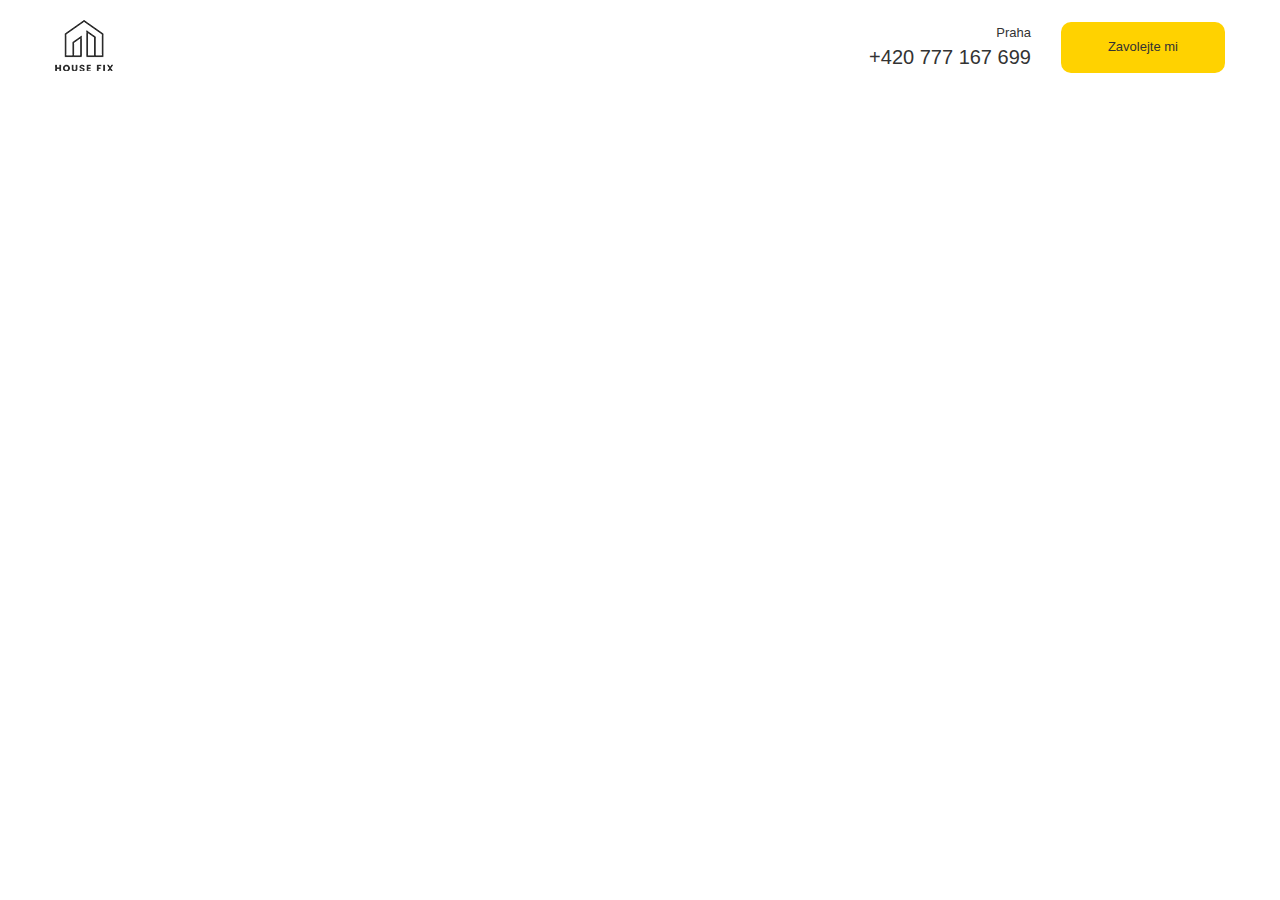
==== src/index.html @ e121ddf9 "Vytvoření struktury projektu, napojení normalize.css, kódování webu a responzivita" ====
<!DOCTYPE html>
<html lang="cz">
<head>
    <meta charset="UTF-8">
    <meta http-equiv="X-UA-Compatible" content="IE=edge">
    <meta name="viewport" content="width=device-width, initial-scale=1.0">
    <link rel="stylesheet" href="css/normalize.css">
    <link rel="stylesheet" href="css/style.css">
    <title>HouseFix</title>
</head>
<body>

    <header class="header">
        <div class="container">
            <div class="header-block">
                <div class="header__logo">
                    <img src="img/logo.png" alt="Logo">
                </div>
                <div class="header__info">
                    <div class="header__contacts">
                        <span class="header__address">Praha</span>
                        <a href="tel:+420777167699" class="header__phone">+420 777 167 699</a>
                    </div>
                    <button class="button header__button">Zavolejte mi</button>
                </div>
            </div>
        </div>
    </header>

</body>
</html>
---- src/css/style.css ----
body {
  font-family: sans-serif;
}

img {
  width: 100%;
}

.container {
  max-width: 1170px;
  width: 96%;
  margin: auto;
}

.button {
  background-color: #ffd200;
  color: #333333;
  border: none;
}

.header {
  padding: 20px 0;
}
.header-block {
  display: flex;
  justify-content: space-between;
  align-items: center;
}
.header__info {
  display: flex;
  text-align: right;
}
.header__contacts {
  display: flex;
  flex-direction: column;
  justify-content: center;
}
@media (max-width: 640px) {
  .header__contacts {
    display: none;
  }
}
.header__address {
  color: #333333;
  font-size: 13px;
  font-weight: 400;
}
.header__phone {
  color: #333333;
  font-size: 20px;
  font-weight: 400;
  text-decoration: none;
  display: block;
  margin-top: 5px;
}
.header__button {
  padding: 18px 47px;
  border-radius: 10px;
  margin-left: 30px;
  font-size: 13px;
}/*# sourceMappingURL=style.css.map */
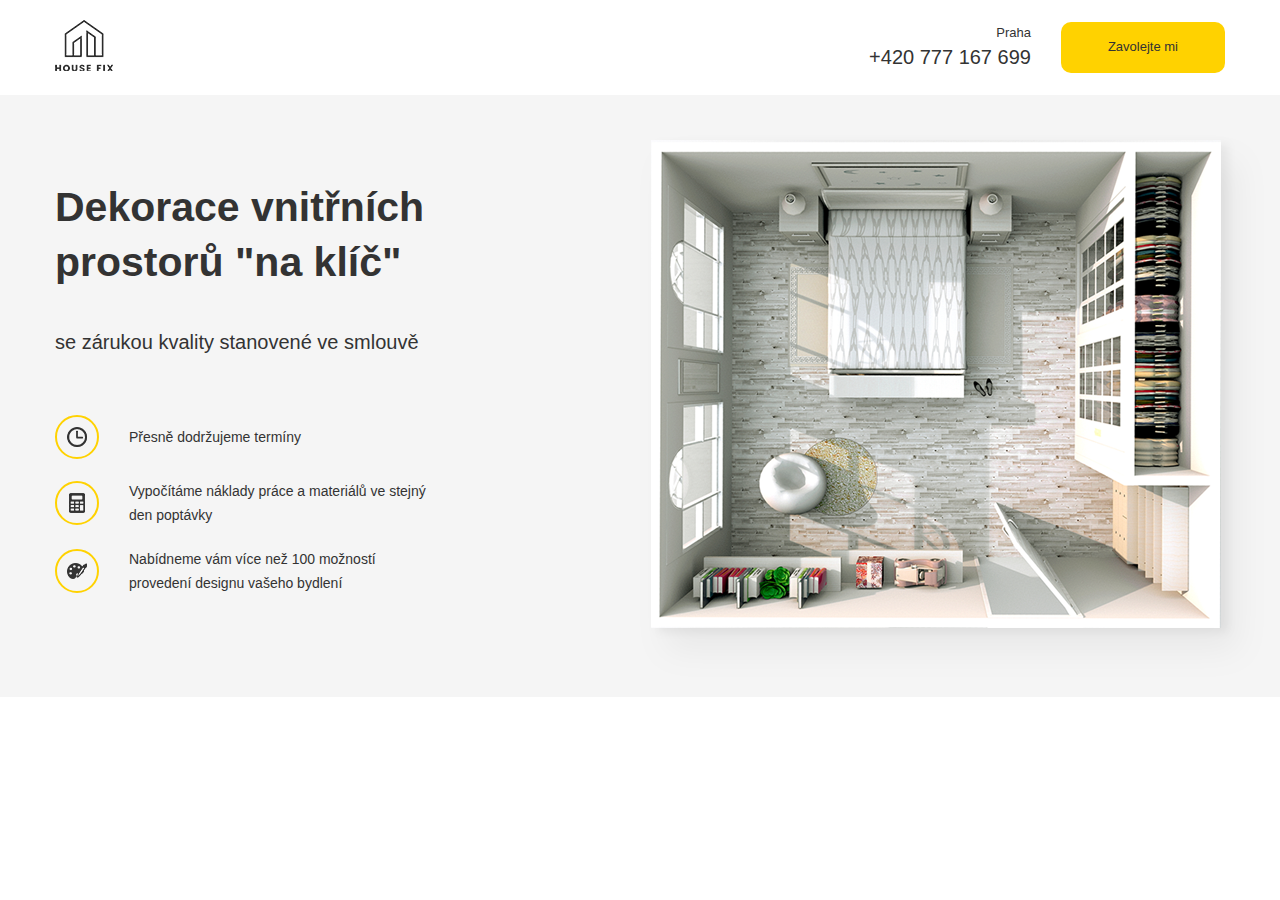
==== commit cec674a2: "Hlavní stránka, front page, responzivita" ====
--- a/src/index.html
+++ b/src/index.html
@@ -1,5 +1,6 @@
 <!DOCTYPE html>
 <html lang="cz">
+
 <head>
     <meta charset="UTF-8">
     <meta http-equiv="X-UA-Compatible" content="IE=edge">
@@ -8,6 +9,7 @@
     <link rel="stylesheet" href="css/style.css">
     <title>HouseFix</title>
 </head>
+
 <body>
 
     <header class="header">
@@ -27,5 +29,44 @@
         </div>
     </header>
 
+    <main>
+        <section class="main">
+            <div class="container">
+                <div class="main-block">
+                    <div class="main-text">
+                        <h1 class="main-text__title">Dekorace vnitřních prostorů "na klíč"</h1>
+                        <span class="main-text__subtitle">se zárukou kvality stanovené ve smlouvě</span>
+                        <ul class="main-list">
+                            <li class="main-list__item">
+                                <div class="main-list__image">
+                                    <img src="img/clock.png" alt="Hodiny">
+                                </div>
+                                <span class="main-list__text">Přesně dodržujeme termíny</span>
+                            </li>
+                            <li class="main-list__item">
+                                <div class="main-list__image">
+                                    <img src="img/calculator.png" alt="Kalkulátor">
+                                </div>
+                                <span class="main-list__text">Vypočítáme náklady práce
+                                    a materiálů ve stejný den poptávky</span>
+                            </li>
+                            <li class="main-list__item">
+                                <div class="main-list__image">
+                                    <img src="img/paint.png" alt="Paleta">
+                                </div>
+                                <span class="main-list__text">Nabídneme vám více než 100 možností
+                                    provedení designu vašeho bydlení</span>
+                            </li>
+                        </ul>
+                    </div>
+                    <div class="main-image">
+                        <img src="img/main-image.png" alt="Návrh bytového designu">
+                    </div>
+                </div>
+            </div>
+        </section>
+    </main>
+
 </body>
+
 </html>--- a/src/css/style.css
+++ b/src/css/style.css
@@ -3,13 +3,18 @@
 }
 
 img {
-  width: 100%;
+  max-width: 100%;
 }
 
 .container {
   max-width: 1170px;
   width: 96%;
   margin: auto;
+}
+@media (max-width: 640px) {
+  .container {
+    width: 90%;
+  }
 }
 
 .button {
@@ -58,4 +63,103 @@
   border-radius: 10px;
   margin-left: 30px;
   font-size: 13px;
+}
+
+.main {
+  background-color: #f5f5f5;
+}
+.main-block {
+  display: flex;
+  padding: 40px 0 15px 0;
+}
+@media (max-width: 1200px) {
+  .main-block {
+    flex-direction: column;
+  }
+}
+.main-text {
+  flex-basis: 50%;
+}
+@media (max-width: 1200px) {
+  .main-text {
+    margin-bottom: 30px;
+  }
+}
+.main-text__title {
+  font-size: 41px;
+  color: #333333;
+  padding-right: 200px;
+  line-height: 55px;
+  margin: 45px 0 20px 0;
+}
+@media (max-width: 1200px) {
+  .main-text__title {
+    padding-right: 10px;
+  }
+}
+@media (max-width: 640px) {
+  .main-text__title {
+    font-size: 30px;
+    line-height: 1.4;
+  }
+}
+.main-text__subtitle {
+  font-size: 20px;
+  line-height: 65px;
+  color: #333333;
+}
+@media (max-width: 640px) {
+  .main-text__subtitle {
+    font-size: 16px;
+    line-height: 1.4;
+  }
+}
+.main-image {
+  margin-right: -55px;
+}
+@media (max-width: 1200px) {
+  .main-image {
+    width: 100%;
+  }
+}
+.main-list {
+  margin: 40px 0 0 0;
+  padding: 0;
+}
+@media (max-width: 640px) {
+  .main-list {
+    margin: 30px 0 0 0;
+  }
+}
+.main-list__item {
+  display: flex;
+  align-items: center;
+  margin-bottom: 20px;
+}
+@media (max-width: 640px) {
+  .main-list__item {
+    margin-bottom: 15px;
+  }
+}
+.main-list__image {
+  width: 40px;
+  height: 40px;
+  border: 2px solid #ffd200;
+  border-radius: 50px;
+  display: flex;
+  justify-content: center;
+  align-items: center;
+  margin-right: 30px;
+}
+.main-list__text {
+  line-height: 24px;
+  font-size: 14px;
+  color: #333333;
+  max-width: 300px;
+}
+@media (max-width: 640px) {
+  .main-list__text {
+    font-size: 12px;
+    max-width: 250px;
+  }
 }/*# sourceMappingURL=style.css.map */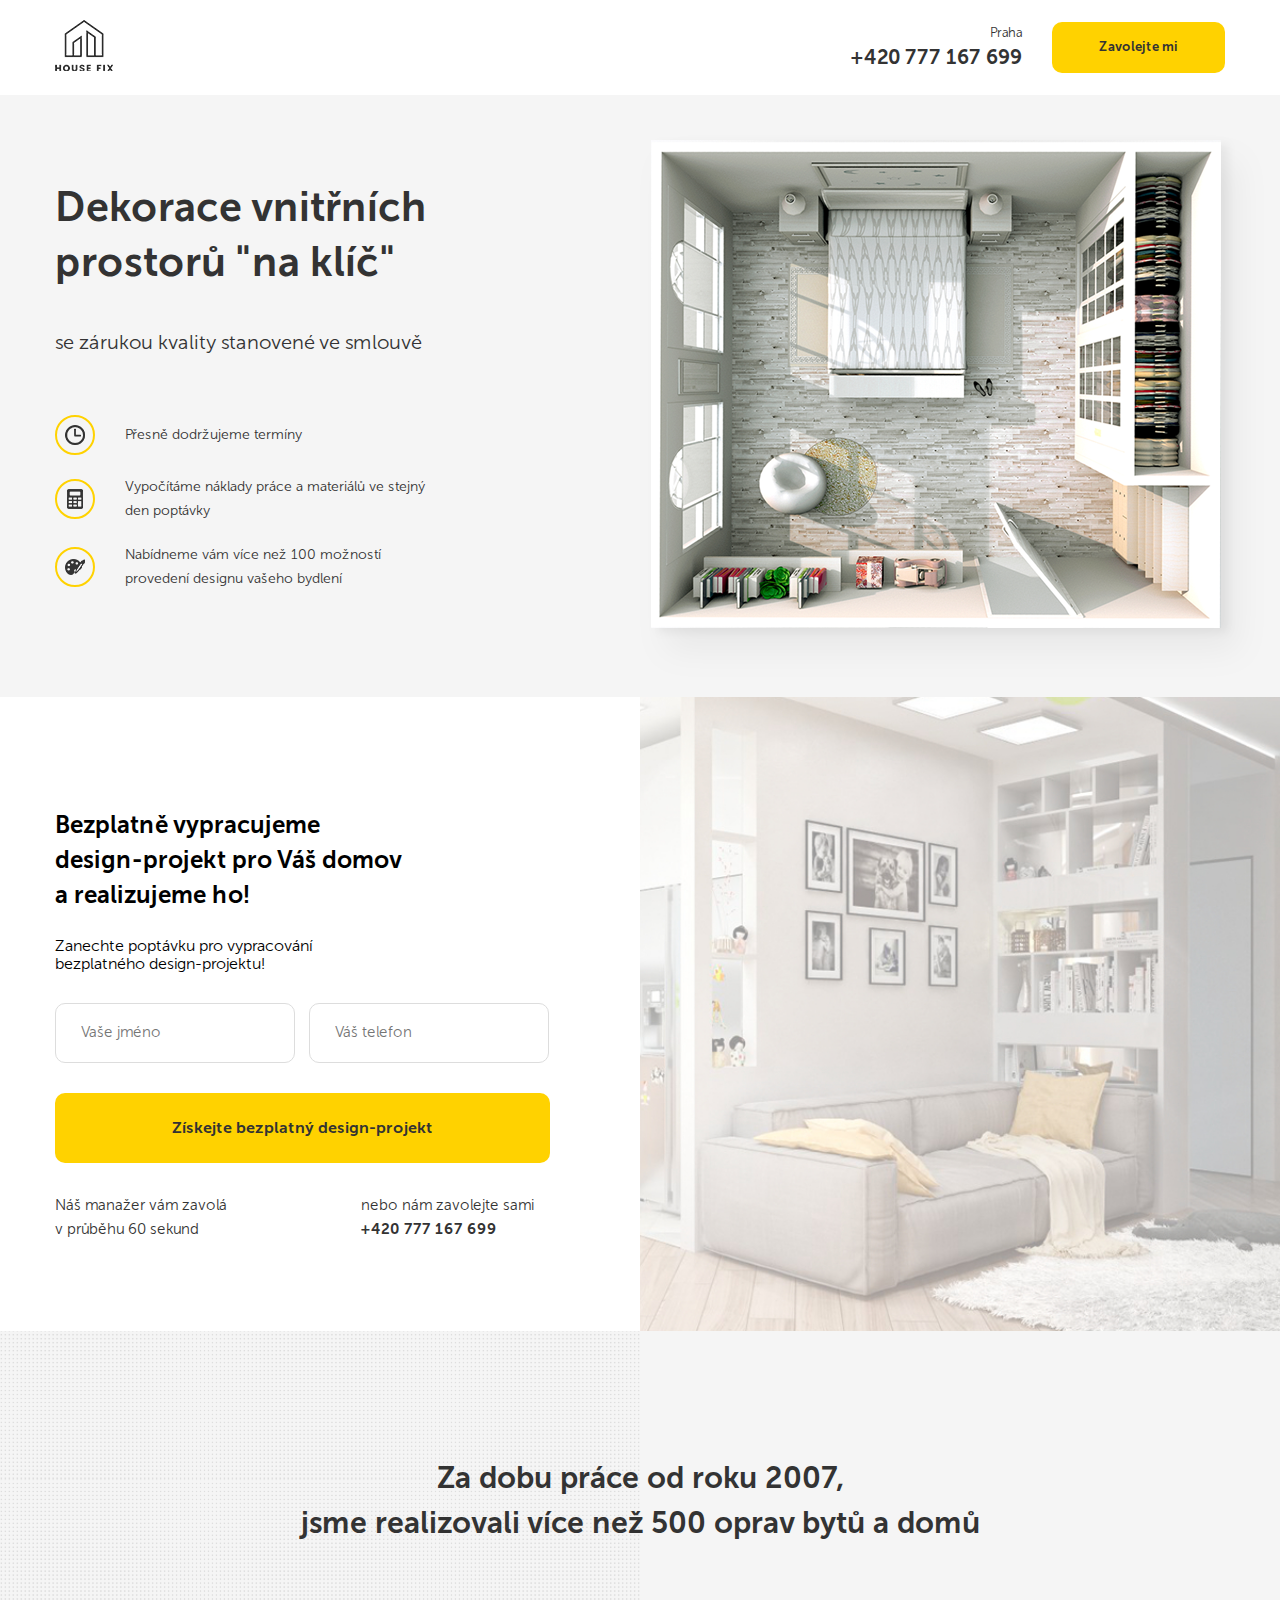
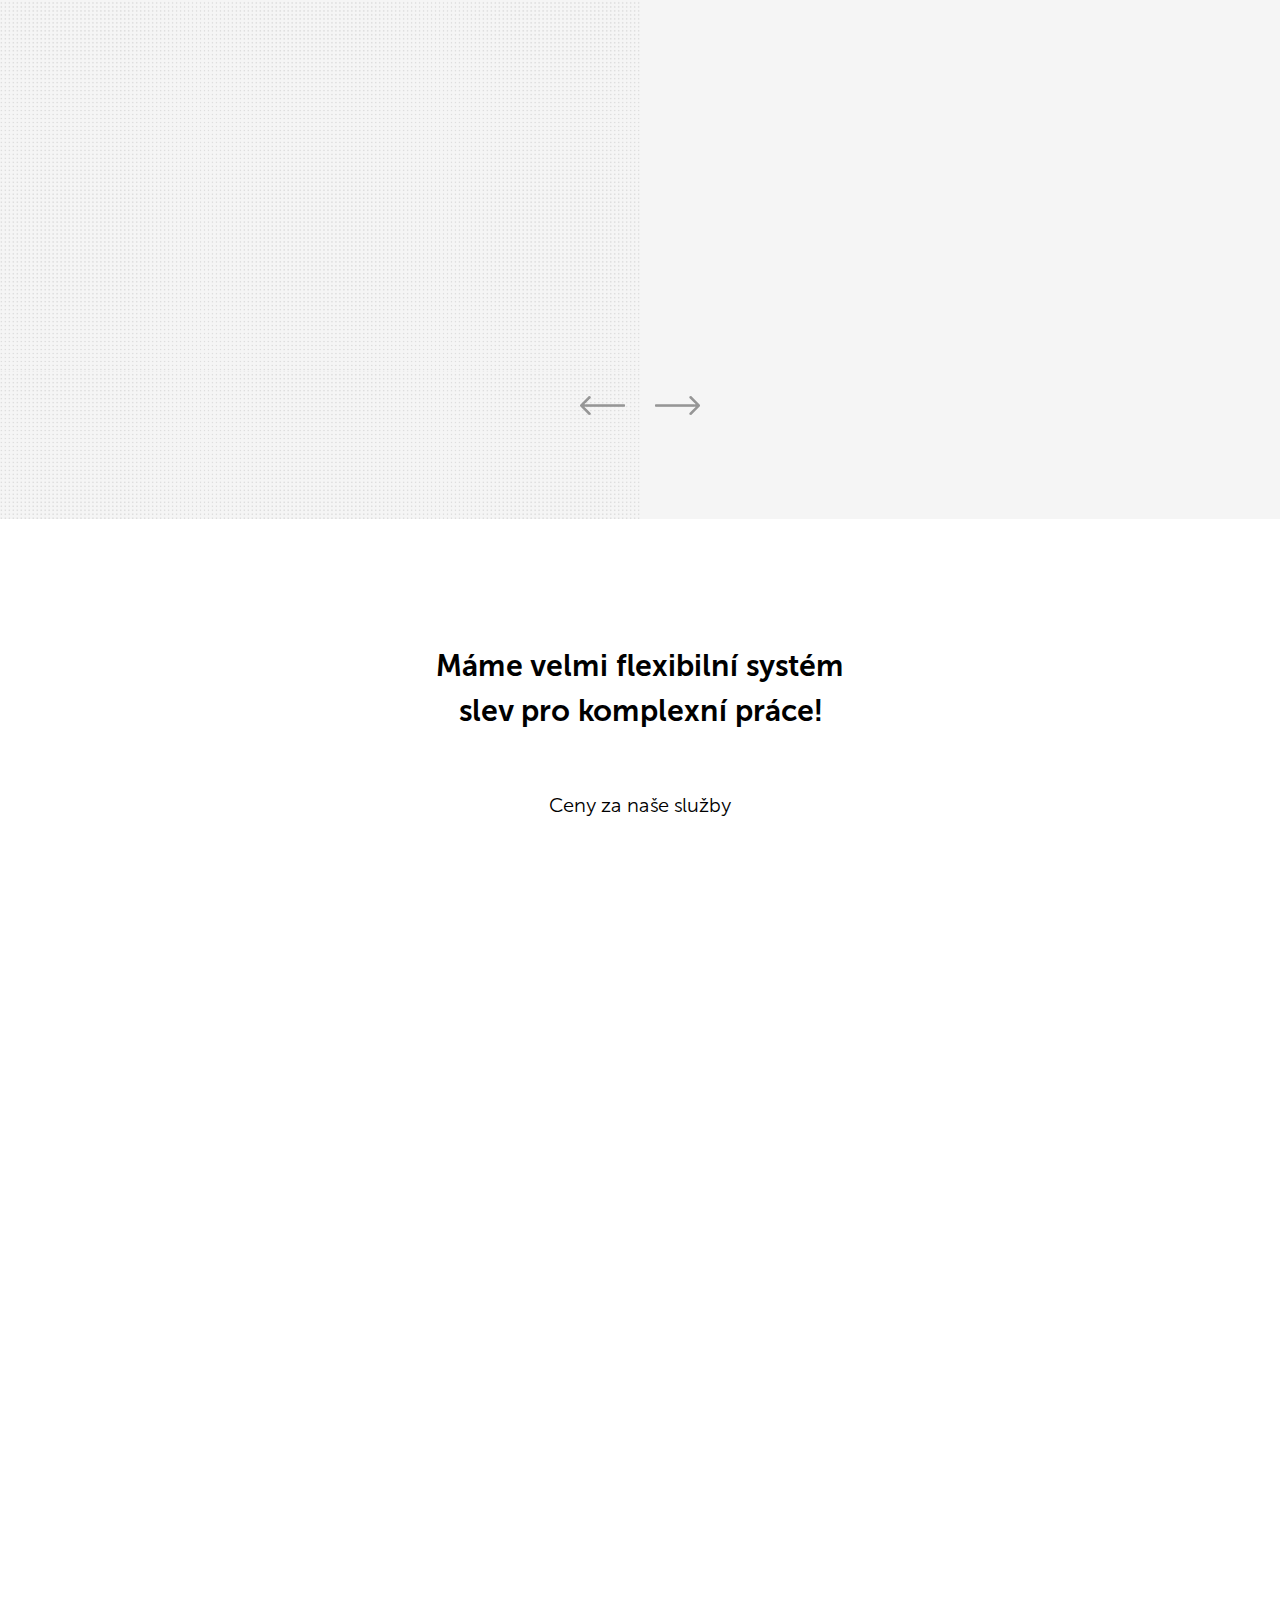
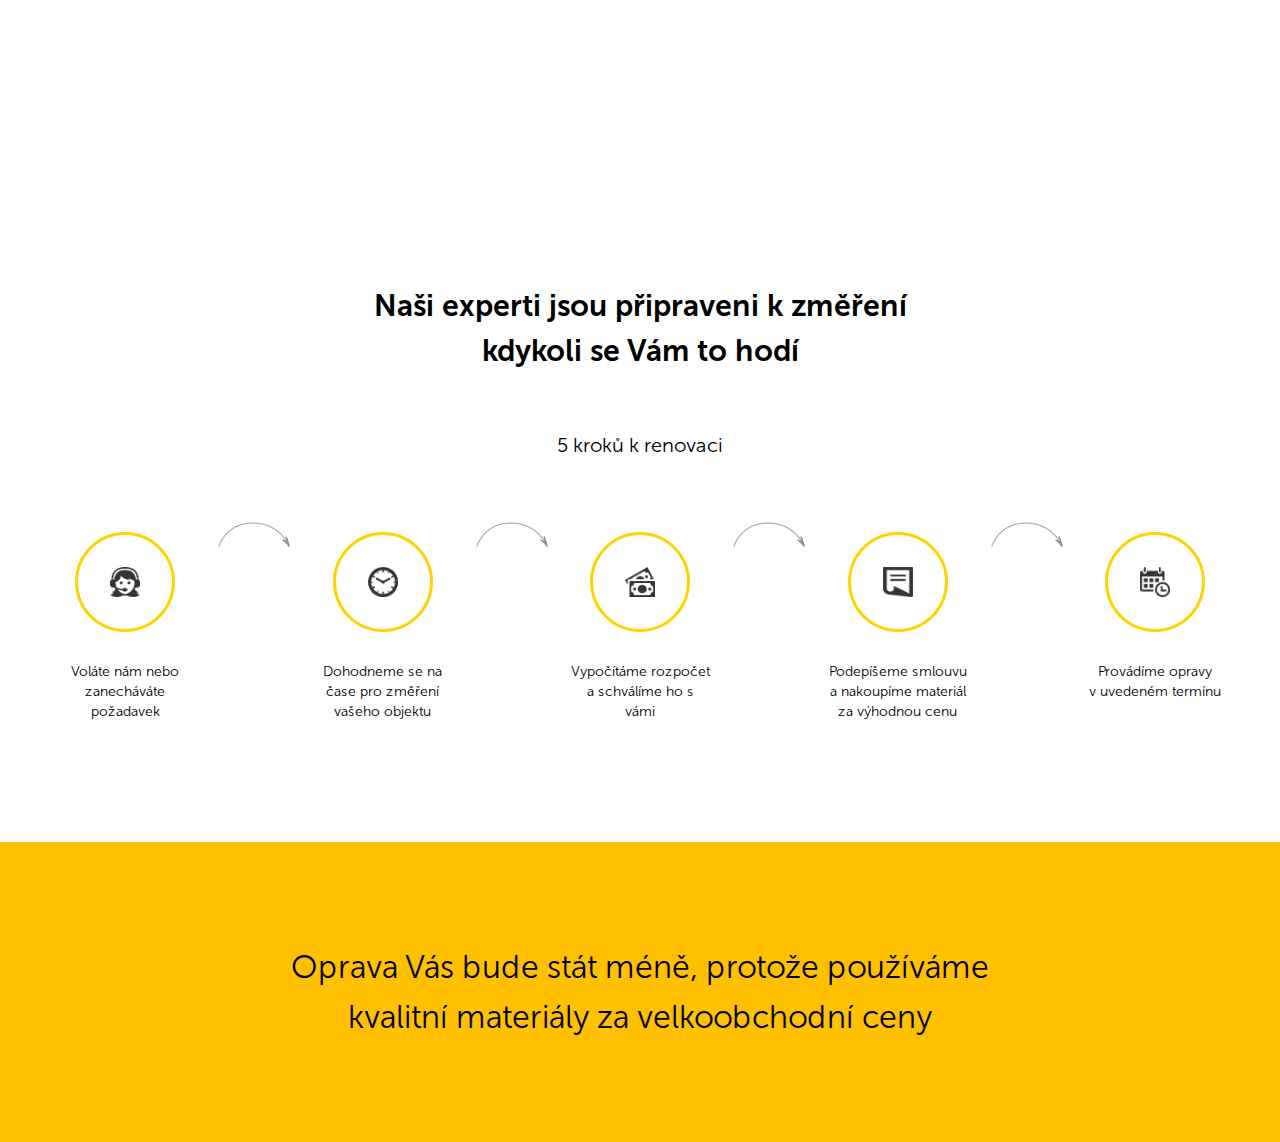
==== commit 7579b24f: "Uložení dosavadního projektu HouseFix" ====
--- a/src/index.html
+++ b/src/index.html
@@ -1,72 +1,309 @@
-<!DOCTYPE html>
-<html lang="cz">
-
-<head>
-    <meta charset="UTF-8">
-    <meta http-equiv="X-UA-Compatible" content="IE=edge">
-    <meta name="viewport" content="width=device-width, initial-scale=1.0">
-    <link rel="stylesheet" href="css/normalize.css">
-    <link rel="stylesheet" href="css/style.css">
-    <title>HouseFix</title>
-</head>
-
-<body>
-
-    <header class="header">
-        <div class="container">
-            <div class="header-block">
-                <div class="header__logo">
-                    <img src="img/logo.png" alt="Logo">
-                </div>
-                <div class="header__info">
-                    <div class="header__contacts">
-                        <span class="header__address">Praha</span>
-                        <a href="tel:+420777167699" class="header__phone">+420 777 167 699</a>
-                    </div>
-                    <button class="button header__button">Zavolejte mi</button>
-                </div>
-            </div>
-        </div>
-    </header>
-
-    <main>
-        <section class="main">
-            <div class="container">
-                <div class="main-block">
-                    <div class="main-text">
-                        <h1 class="main-text__title">Dekorace vnitřních prostorů "na klíč"</h1>
-                        <span class="main-text__subtitle">se zárukou kvality stanovené ve smlouvě</span>
-                        <ul class="main-list">
-                            <li class="main-list__item">
-                                <div class="main-list__image">
-                                    <img src="img/clock.png" alt="Hodiny">
-                                </div>
-                                <span class="main-list__text">Přesně dodržujeme termíny</span>
-                            </li>
-                            <li class="main-list__item">
-                                <div class="main-list__image">
-                                    <img src="img/calculator.png" alt="Kalkulátor">
-                                </div>
-                                <span class="main-list__text">Vypočítáme náklady práce
-                                    a materiálů ve stejný den poptávky</span>
-                            </li>
-                            <li class="main-list__item">
-                                <div class="main-list__image">
-                                    <img src="img/paint.png" alt="Paleta">
-                                </div>
-                                <span class="main-list__text">Nabídneme vám více než 100 možností
-                                    provedení designu vašeho bydlení</span>
-                            </li>
-                        </ul>
-                    </div>
-                    <div class="main-image">
-                        <img src="img/main-image.png" alt="Návrh bytového designu">
-                    </div>
-                </div>
-            </div>
-        </section>
-    </main>
-
-</body>
-
+<!DOCTYPE html>
+<html lang="cz">
+
+<head>
+    <meta charset="UTF-8">
+    <meta http-equiv="X-UA-Compatible" content="IE=edge">
+    <meta name="viewport" content="width=device-width, initial-scale=1.0">
+    <!-- Napojení souboru normalize.css -->
+    <link rel="stylesheet" href="css/normalize.css">
+    <link rel="stylesheet" href="css/slick.css">
+    <link rel="stylesheet" href="css/animate.min.css">
+    <link rel="stylesheet" href="css/style.css">
+    <title>HouseFix</title>
+</head>
+
+<body>
+
+    <!-- Header (záhlaví webu) -->
+    <header class="header">
+        <div class="container">
+            <div class="header-block">
+                <div class="header__logo">
+                    <img src="img/logo.png" alt="Logo">
+                </div>
+                <div class="header__info">
+                    <div class="header__contacts">
+                        <span class="header__address">Praha</span>
+                        <a href="tel:+420777167699" class="header__phone">+420 777 167 699</a>
+                    </div>
+                    <button class="button header__button wow animate__animated animate__pulse" data-wow-delay=".7s" id="button">Zavolejte mi</button>
+                </div>
+            </div>
+        </div>
+    </header>
+
+    <!-- Sekce počínající hlavní sekcí -->
+    <main>
+        <!-- 1. Sekce - Hlavní sekce (.main) -->
+        <section class="main">
+            <div class="container">
+                <div class="main-block wow animate__animated animate__slideInLeft" data-wow-delay=".1s">
+                    <div class="main-text">
+                        <h1 class="main-text__title">Dekorace vnitřních prostorů "na&nbsp;klíč"</h1>
+                        <span class="main-text__subtitle">se zárukou kvality stanovené ve smlouvě</span>
+                        <ul class="main-list">
+                            <li class="main-list__item">
+                                <div class="main-list__image">
+                                    <img src="img/clock.png" alt="Hodiny">
+                                </div>
+                                <span class="main-list__text">Přesně dodržujeme termíny</span>
+                            </li>
+                            <li class="main-list__item">
+                                <div class="main-list__image">
+                                    <img src="img/calculator.png" alt="Kalkulátor">
+                                </div>
+                                <span class="main-list__text">Vypočítáme náklady práce a&nbsp;materiálů ve stejný den poptávky</span>
+                            </li>
+                            <li class="main-list__item">
+                                <div class="main-list__image">
+                                    <img src="img/paint.png" alt="Paleta">
+                                </div>
+                                <span class="main-list__text">Nabídneme vám více než 100 možností
+                                    provedení designu vašeho bydlení</span>
+                            </li>
+                        </ul>
+                    </div>
+                    <div class="main-image">
+                        <img src="img/main-image.png" alt="Návrh bytového designu">
+                    </div>
+                </div>
+            </div>
+        </section>
+
+        <!-- 2. Sekce .offer (nabídka) -->
+        <section class="offer">
+            <div class="container">
+                <div class="offer-block wow animate__animated animate__slideInRight" data-wow-delay=".1s">
+                    <h2 class="offer-title">
+                        Bezplatně vypracujeme design-projekt pro Váš domov a realizujeme ho!
+                    </h2>
+                    <span class="offer-subtitle">
+                        Zanechte poptávku pro vypracování bezplatného design-projektu!
+                    </span>
+                    <form action="#" class="form offer__form">
+                        <input type="text" class="input offer__input" placeholder="Vaše jméno">
+                        <input type="tel" class="input offer__input" placeholder="Váš telefon">
+                        <button class="button offer__button">
+                            Získejte bezplatný design-projekt
+                        </button>
+                    </form>
+                    <!-- Spodní část sekce .offer za domácí úkol -->
+                    <div class="offer-comment">
+                        <span class="offer-comment__span">
+                            Náš manažer vám zavolá v&nbsp;průběhu 60 sekund
+                        </span>
+                        <span class="offer-comment__span">
+                            nebo nám zavolejte sami <a href="tel:+420777167699" class="offer-comment__tel">+420 777 167 699</a>
+                        </span>
+                    </div>
+                </div>
+            </div>
+        </section>
+
+        <!-- 3. Sekce .portfolio (Portfolio) -->
+        <section class="portfolio">
+            <div class="container">
+                <h2 class="section-title portfolio__title">
+                    Za dobu práce od roku 2007,<br>jsme realizovali více než 500 oprav bytů a&nbsp;domů
+                </h2>
+                <div class="slider wow animate__animated animate__slideInUp" data-wow-delay=".1s">
+                    <div class="slider__item"><img class="slider__image" src="img/portfolio1.jpg" alt="Obrázek 1"></div>
+                    <div class="slider__item"><img class="slider__image" src="img/portfolio2.jpg" alt="Obrázek 2"></div>
+                    <div class="slider__item"><img class="slider__image" src="img/portfolio3.jpg" alt="Obrázek 3"></div>
+                    <div class="slider__item"><img class="slider__image" src="img/portfolio1.jpg" alt="Obrázek 1"></div>
+                    <div class="slider__item"><img class="slider__image" src="img/portfolio2.jpg" alt="Obrázek 2"></div>
+                    <div class="slider__item"><img class="slider__image" src="img/portfolio3.jpg" alt="Obrázek 3"></div>
+                </div>
+
+                <div class="arrows portfolio__arrows">
+                    <div class="arrows__left">
+                        <img src="img/arrow-left.png" alt="šipka doleva">
+                    </div>
+                    <div class="arrows__right">
+                        <img src="img/arrow-right.png" alt="šipka doprava">    
+                    </div>
+                </div>
+            </div>
+        </section>
+
+        <!-- 4. Sekce .price (Ceny) -->
+        <section class="price">
+            <div class="container">
+                <h2 class="section-title price__title">
+                    Máme velmi flexibilní systém slev pro komplexní práce!
+                </h2>
+                <span class="section-subtitle price__subtitle">
+                    Ceny za naše služby
+                </span>
+                <!-- Element cards (karty jednotlivé ceny) -->
+                <div class="cards">
+                    <!-- KARTA 1 -->
+                    <div class="card price__card wow animate__animated animate__fadeInUp" data-wow-delay=".1s">
+                        <div class="card__image">
+                            <img src="img/price1.jpg" alt="Koupelna">
+                        </div>
+                        <div class="card__text">
+                            <h4 class="card__title">
+                                Rekonstrukce koupelen a toalet
+                            </h4>
+                            <a href="#" class="card__link">
+                                Zjistit ceny
+                            </a>
+                        </div>
+                    </div>
+                    <!-- KARTA 2 -->
+                    <div class="card price__card wow animate__animated animate__fadeInUp" data-wow-delay=".2s">
+                        <div class="card__image">
+                            <img src="img/price2.jpg" alt="Rekonstrukce v nových budovách">
+                        </div>
+                        <div class="card__text">
+                            <h4 class="card__title">
+                                Rekonstrukce v nových budovách
+                            </h4>
+                            <a href="#" class="card__link">
+                                Zjistit ceny
+                            </a>
+                        </div>
+                    </div>
+                    <!-- KARTA 3 -->
+                    <div class="card price__card wow animate__animated animate__fadeInUp" data-wow-delay=".3s">
+                        <div class="card__image">
+                            <img src="img/price3.jpg" alt="Kancelářské prostory">
+                        </div>
+                        <div class="card__text">
+                            <h4 class="card__title">
+                                Výzdoba kancelářských prostorů
+                            </h4>
+                            <a href="#" class="card__link">
+                                Zjistit ceny
+                            </a>
+                        </div>
+                    </div>
+                    <!-- KARTA 4 -->
+                    <div class="card price__card wow animate__animated animate__fadeInUp" data-wow-delay=".4s">
+                        <div class="card__image">
+                            <img src="img/price4.jpg" alt="Pokoje a apartmány">
+                        </div>
+                        <div class="card__text">
+                            <h4 class="card__title">
+                                Rekonstrukce pokojů a apartmánů
+                            </h4>
+                            <a href="#" class="card__link">
+                                Zjistit ceny
+                            </a>
+                        </div>
+                    </div>
+                    <!-- KARTA 5 -->
+                    <div class="card price__card wow animate__animated animate__fadeInUp" data-wow-delay=".5s">
+                        <div class="card__image">
+                            <img src="img/price5.jpg" alt="Kuchyně">
+                        </div>
+                        <div class="card__text">
+                            <h4 class="card__title">
+                                Renovace kuchyní
+                            </h4>
+                            <a href="#" class="card__link">
+                                Zjistit ceny
+                            </a>
+                        </div>
+                    </div>
+                    <!-- KARTA 6 -->
+                    <div class="card price__card wow animate__animated animate__fadeInUp" data-wow-delay=".6s">
+                        <div class="card__image">
+                            <img src="img/price6.jpg" alt="Chaty a chalupy"></div>
+                        <div class="card__text">
+                            <h4 class="card__title">
+                                Opravy chat a chalup
+                            </h4>
+                            <a href="#" class="card__link">
+                                Zjistit ceny
+                            </a>
+                        </div>
+                    </div>
+                </div >
+            </div>
+        </section>
+
+        <!-- 5. Sekce .steps (Kroky) -->
+        <section class="steps">
+            <div class="container">
+                <h2 class="section-title steps__title">
+                    Naši experti jsou připraveni k&nbsp;změření<br> kdykoli se Vám to hodí
+                </h2>
+                <span class="section-subtitle steps__subtitle">5 kroků k renovaci</span>
+                <div class="icons">
+                    <!-- Ikony -->
+                    <div class="icon">
+                        <div class="icon__image">
+                            <img src="img/icon1.png" alt="Ikona 1">
+                        </div>
+                        <span class="icon__text">
+                            Voláte nám nebo zanecháváte požadavek
+                        </span>
+                    </div>
+
+                    <div class="icon">
+                        <div class="icon__image">
+                            <img src="img/icon2.png" alt="Ikona 2">
+                        </div>
+                        <span class="icon__text">
+                            Dohodneme se na čase pro změření vašeho objektu
+                        </span>
+                    </div>
+                    <div class="icon">
+                        <div class="icon__image">
+                            <img src="img/icon3.png" alt="Ikona 3">
+                        </div>
+                        <span class="icon__text">
+                            Vypočítáme rozpočet a&nbsp;schválíme ho s vámi
+                        </span>
+                    </div>
+                    <div class="icon">
+                        <div class="icon__image">
+                            <img src="img/icon4.png" alt="Ikona 4">
+                        </div>
+                        <span class="icon__text">
+                            Podepíšeme smlouvu a&nbsp;nakoupíme materiál za&nbsp;výhodnou cenu
+                        </span>
+                    </div>
+                    <div class="icon">
+                        <div class="icon__image">
+                            <img src="img/icon5.png" alt="Ikona 5">
+                        </div>
+                        <span class="icon__text">
+                            Provádíme opravy v&nbsp;uvedeném termínu
+                        </span>
+                    </div>
+                </div>
+            </div>
+        </section>
+
+        <div class="notice">
+            <div class="container">
+                <h2 class="notice__text">
+                    Oprava Vás bude stát méně, protože používáme kvalitní materiály za&nbsp;velkoobchodní ceny
+                </h2>
+            </div>
+        </div>
+
+
+    </main>
+
+    <!-- Modální okno pro tlačítko v header - lekce PRAXE - JavaScript -->
+    <div class="modal" id="modal">
+        <div class="modal-dialog">
+            <button class="modal-dialog__close" id="close">&times;</button>
+            <h4 class="modal-dialog__title">Modální okno</h4>
+        </div>
+    </div>
+
+    <!-- Napojení jQuery (napojujeme nejprve jQuery a potom externí soubor s JavaScriptem main.js) -->
+    <script src="https://code.jquery.com/jquery-3.6.3.min.js"></script>
+    <script src="js/slick.min.js"></script>
+    <script src="js/wow.min.js"></script>
+    <script src="js/main.js"></script>
+
+</body>
+
 </html>--- a/src/css/style.css
+++ b/src/css/style.css
@@ -1,5 +1,25 @@
+@charset "UTF-8";
+@font-face {
+  font-family: "Museo Sans Light";
+  src: url("../fonts/MuseoSans/MuseoSansCyrl-300.eot");
+  src: url("../fonts/MuseoSans/MuseoSansCyrl-300.eot?#iefix") format("embedded-opentype"), url("../fonts/MuseoSans/MuseoSansCyrl-300.woff") format("woff"), url("../fonts/MuseoSans/MuseoSansCyrl-300.ttf") format("truetype");
+  font-weight: normal;
+  font-style: normal;
+}
+@font-face {
+  font-family: "Museo Sans Bold";
+  src: url("../fonts/MuseoSans/MuseoSansCyrl-700.eot");
+  src: url("../fonts/MuseoSans/MuseoSansCyrl-700.eot?#iefix") format("embedded-opentype"), url("../fonts/MuseoSans/MuseoSansCyrl-700.woff") format("woff"), url("../fonts/MuseoSans/MuseoSansCyrl-700.ttf") format("truetype");
+  font-weight: normal;
+  font-style: normal;
+}
+* {
+  box-sizing: border-box;
+}
+
 body {
-  font-family: sans-serif;
+  font-family: "Museo Sans Light", sans-serif;
+  font-weight: 300;
 }
 
 img {
@@ -21,6 +41,47 @@
   background-color: #ffd200;
   color: #333333;
   border: none;
+  font-family: "Museo Sans Bold", sans-serif;
+  font-weight: 700;
+  cursor: pointer;
+  padding: 18px 47px;
+  border-radius: 10px;
+}
+.button:hover {
+  background-color: #ffdb33;
+}
+
+.input {
+  border: 1px solid #dddddd;
+  font-size: 15px;
+  border-radius: 10px;
+  padding: 20px 25px;
+}
+
+.section-title {
+  font-size: 30px;
+  font-family: "Museo Sans Bold", sans-serif;
+  font-weight: 700;
+  text-align: center;
+  line-height: 45px;
+}
+@media (max-width: 640px) {
+  .section-title {
+    font-size: 25px;
+  }
+}
+@media (max-width: 321px) {
+  .section-title {
+    font-size: 18px;
+    line-height: normal;
+  }
+}
+
+.section-subtitle {
+  color: #000;
+  font-size: 20px;
+  text-align: center;
+  display: block;
 }
 
 .header {
@@ -57,6 +118,8 @@
   text-decoration: none;
   display: block;
   margin-top: 5px;
+  font-family: "Museo Sans Bold", sans-serif;
+  font-weight: 700;
 }
 .header__button {
   padding: 18px 47px;
@@ -64,6 +127,11 @@
   margin-left: 30px;
   font-size: 13px;
 }
+@media (max-width: 321px) {
+  .header__button {
+    font-size: 10px;
+  }
+}
 
 .main {
   background-color: #f5f5f5;
@@ -90,6 +158,8 @@
   color: #333333;
   padding-right: 200px;
   line-height: 55px;
+  font-family: "Museo Sans Bold", sans-serif;
+  font-weight: 700;
   margin: 45px 0 20px 0;
 }
 @media (max-width: 1200px) {
@@ -103,6 +173,14 @@
     line-height: 1.4;
   }
 }
+@media (max-width: 321px) {
+  .main-text__title {
+    font-size: 24px;
+    line-height: normal;
+    margin-bottom: 10px;
+    margin-top: 0;
+  }
+}
 .main-text__subtitle {
   font-size: 20px;
   line-height: 65px;
@@ -114,6 +192,12 @@
     line-height: 1.4;
   }
 }
+@media (max-width: 321px) {
+  .main-text__subtitle {
+    max-width: 167px;
+    display: inline-block;
+  }
+}
 .main-image {
   margin-right: -55px;
 }
@@ -135,6 +219,9 @@
   display: flex;
   align-items: center;
   margin-bottom: 20px;
+}
+.main-list__item:last-child {
+  margin-bottom: 0;
 }
 @media (max-width: 640px) {
   .main-list__item {
@@ -151,6 +238,11 @@
   align-items: center;
   margin-right: 30px;
 }
+@media (max-width: 321px) {
+  .main-list__image {
+    margin-right: 0;
+  }
+}
 .main-list__text {
   line-height: 24px;
   font-size: 14px;
@@ -162,4 +254,459 @@
     font-size: 12px;
     max-width: 250px;
   }
+}
+@media (max-width: 321px) {
+  .main-list__text {
+    padding-left: 15px;
+    max-width: 215px;
+    line-height: normal;
+  }
+}
+
+.offer {
+  padding: 90px 0;
+  background: url(../img/offer-img.jpg) no-repeat;
+  background-position: center right;
+  background-size: contain;
+  position: relative;
+}
+@media (max-width: 1200px) {
+  .offer {
+    background-size: cover;
+  }
+}
+@media (max-width: 768px) {
+  .offer {
+    background: #fff;
+  }
+}
+@media (max-width: 321px) {
+  .offer {
+    padding: 50px 0 57px 0;
+  }
+}
+.offer:before {
+  content: "";
+  width: 50%;
+  height: 100%;
+  position: absolute;
+  background-color: #fff;
+  top: 0;
+  left: 0;
+}
+.offer-block {
+  width: 50%;
+  padding-right: 90px;
+  position: relative;
+}
+@media (max-width: 768px) {
+  .offer-block {
+    width: 100%;
+    padding-right: 0;
+  }
+}
+.offer-title {
+  font-size: 24px;
+  line-height: 35px;
+  max-width: 350px;
+  margin-bottom: 25px;
+  font-family: "Museo Sans Bold", sans-serif;
+  font-weight: 700;
+}
+@media (max-width: 321px) {
+  .offer-title {
+    font-size: 18px;
+    max-width: 256px;
+    line-height: normal;
+  }
+}
+.offer-subtitle {
+  display: inline-block;
+  max-width: 260px;
+  font-size: 16px;
+  margin-bottom: 30px;
+}
+.offer__input {
+  margin-bottom: 30px;
+  width: 240px;
+}
+@media (max-width: 1200px) {
+  .offer__input {
+    width: 100%;
+    margin-bottom: 15px;
+  }
+}
+.offer__input:first-child {
+  margin-right: 10px;
+}
+.offer__button {
+  width: 100%;
+  min-height: 70px;
+}
+@media (max-width: 1200px) {
+  .offer__button {
+    font-size: 13px;
+  }
+}
+@media (max-width: 768px) {
+  .offer__button {
+    font-size: 16px;
+  }
+}
+@media (max-width: 321px) {
+  .offer__button {
+    font-size: 14px;
+    padding: 20px 80px;
+  }
+}
+.offer-comment {
+  display: flex;
+  justify-content: space-between;
+  color: #333333;
+}
+@media (max-width: 321px) {
+  .offer-comment {
+    display: block;
+  }
+}
+.offer-comment__span {
+  width: 50%;
+  display: inline-block;
+  margin-top: 30px;
+  line-height: 24px;
+  max-width: 189px;
+  text-align: left;
+  font-size: 15px;
+}
+@media (max-width: 321px) {
+  .offer-comment__span {
+    width: 60%;
+  }
+  .offer-comment__span:last-child {
+    margin-top: 15px;
+  }
+}
+.offer-comment__tel {
+  font-family: "Museo Sans Bold", sans-serif;
+  font-weight: 700;
+  font-weight: 400;
+  text-decoration: none;
+  color: #333333;
+  font-size: 15px;
+}
+
+.portfolio {
+  padding: 100px 0;
+  background: #f5f5f5 url("../img/portfolio-bg.png") left repeat-y;
+  background-size: 50%;
+}
+@media (max-width: 321px) {
+  .portfolio {
+    padding: 40px 0;
+    background: #f5f5f5;
+  }
+}
+.portfolio__title {
+  margin-bottom: 100px;
+  color: #333333;
+}
+@media (max-width: 321px) {
+  .portfolio__title {
+    margin-bottom: 40px;
+  }
+}
+.portfolio__arrows {
+  max-width: 120px;
+  display: flex;
+  justify-content: space-between;
+  margin: auto;
+  margin-top: 70px;
+}
+
+.arrows__left, .arrows__right {
+  cursor: pointer;
+}
+
+.slider__image {
+  margin: auto;
+}
+
+.price {
+  padding: 100px 0;
+}
+@media (max-width: 321px) {
+  .price {
+    padding: 50px 0;
+  }
+}
+.price__title {
+  margin-bottom: 60px;
+  max-width: 466px;
+  margin-left: auto;
+  margin-right: auto;
+}
+@media (max-width: 321px) {
+  .price__title {
+    max-width: 180px;
+    margin-left: auto;
+    margin-right: auto;
+    margin-bottom: 26px;
+  }
+}
+.price__subtitle {
+  margin-bottom: 60px;
+}
+@media (max-width: 321px) {
+  .price__subtitle {
+    font-size: 14px;
+  }
+}
+.price__card {
+  margin-bottom: 30px;
+}
+
+/* Aby se nám obrázky karet seřadily vedle sebe, nastavíme display: flex; aby se zalamovaly pod sebe, nastavíme flex-wrap: wrap; aby měly mezi sebou mezery, nastavíme just.content: space-between*/
+.cards {
+  display: flex;
+  flex-wrap: wrap;
+  justify-content: space-between;
+}
+@media (max-width: 775px) {
+  .cards {
+    justify-content: center;
+  }
+}
+
+/* Abychom měli text u kartiček vždy na prostředku, musíme pro .card udělat text-align: center */
+.card {
+  text-align: center;
+  border: 1px solid #e8e8e8;
+  transition: 0.2s;
+}
+.card:hover {
+  box-shadow: 0 20px 25px rgba(0, 0, 0, 0.1);
+}
+.card:hover .card__image::before {
+  opacity: 1;
+}
+.card__text {
+  padding: 40px;
+}
+@media (max-width: 321px) {
+  .card__text {
+    padding: 30px;
+  }
+}
+.card__image {
+  position: relative;
+}
+.card__image img {
+  display: block;
+}
+.card__image::before {
+  content: " ";
+  position: absolute;
+  left: 0;
+  top: 0;
+  width: 100%;
+  height: 100%;
+  background-image: linear-gradient(to top, #ffd200 0%, rgba(255, 255, 255, 0) 100%);
+  opacity: 0;
+  transition: 0.2s;
+}
+.card__title {
+  margin-top: 0;
+  font-size: 18px;
+  color: #000;
+  margin-bottom: 30px;
+}
+@media (max-width: 321px) {
+  .card__title {
+    font-size: 14px;
+    margin-bottom: 16px;
+  }
+}
+.card__link {
+  display: inline-block;
+  font-family: "Museo Sans Bold", sans-serif;
+  font-weight: 700;
+  text-decoration: none;
+  color: #333333;
+  position: relative;
+}
+.card__link:hover::after {
+  height: 13px;
+}
+.card__link::after {
+  content: " ";
+  display: block;
+  position: absolute;
+  z-index: -1;
+  button: -4px;
+  left: 0;
+  width: 100%;
+  height: 3px;
+  background-color: #ffd200;
+  transition: 0.2s;
+}
+
+/* transition: .2s slouží pro pomalejší animaci zobrazení tlusté čáry pod textem v kartičce */
+/* 5. Sekce s kroky .steps */
+.steps {
+  padding-bottom: 120px;
+}
+@media (max-width: 1200px) {
+  .steps {
+    padding-bottom: 60px;
+  }
+}
+@media (max-width: 700px) {
+  .steps {
+    padding-bottom: 29px;
+  }
+}
+.steps__title {
+  margin-bottom: 60px;
+}
+@media (max-width: 321px) {
+  .steps__title {
+    margin-bottom: 30px;
+  }
+}
+.steps__subtitle {
+  margin-bottom: 75px;
+}
+@media (max-width: 321px) {
+  .steps__subtitle {
+    margin-bottom: 40px;
+  }
+}
+
+.icons {
+  display: flex;
+  justify-content: space-between;
+}
+@media (max-width: 1200px) {
+  .icons {
+    flex-wrap: wrap;
+  }
+}
+@media (max-width: 700px) {
+  .icons {
+    flex-direction: column;
+  }
+}
+
+.icon {
+  text-align: center;
+  position: relative;
+}
+.icon:last-child::after {
+  display: none;
+}
+.icon::after {
+  content: " ";
+  position: absolute;
+  top: -10px;
+  right: -95px;
+  display: block;
+  width: 72px;
+  height: 25px;
+  background-image: url("../img/iconArrowRight.png");
+}
+@media (max-width: 1200px) {
+  .icon::after {
+    display: none;
+  }
+}
+.icon__image {
+  width: 100px;
+  height: 100px;
+  margin: auto;
+  border: 3px solid #ffd200;
+  background-color: #ffffff;
+  border-radius: 100px;
+  display: flex;
+  justify-content: center;
+  align-items: center;
+  margin-bottom: 30px;
+}
+.icon__image img {
+  width: 30px;
+  height: 30px;
+  display: inline-block;
+}
+.icon__text {
+  max-width: 140px;
+  display: inline-block;
+  font-size: 14px;
+  line-height: 20px;
+}
+@media (max-width: 730px) {
+  .icon__text {
+    margin-bottom: 60px;
+  }
+}
+@media (max-width: 321px) {
+  .icon__text {
+    max-width: 161px;
+  }
+}
+
+.notice {
+  background-color: #ffc000;
+  padding: 100px 0;
+}
+@media (max-width: 321px) {
+  .notice {
+    padding-top: 73px;
+    padding-bottom: 97px;
+  }
+}
+.notice__text {
+  text-align: center;
+  font-size: 32px;
+  max-width: 750px;
+  margin: auto;
+  line-height: 50px;
+  font-weight: 300;
+}
+@media (max-width: 1200px) {
+  .notice__text {
+    font-size: 28px;
+    max-width: 560px;
+  }
+}
+@media (max-width: 601px) {
+  .notice__text {
+    font-size: 18px;
+    max-width: 417px;
+  }
+}
+
+.modal {
+  position: fixed;
+  left: 0;
+  top: 0;
+  width: 100%;
+  height: 100%;
+  background-color: rgba(0, 0, 0, 0.5);
+  display: none;
+}
+.modal_active {
+  display: flex;
+}
+.modal-dialog {
+  margin: auto;
+  max-width: 450px;
+  width: 90%;
+  min-height: 200px;
+  background-color: #fff;
+  padding: 40px;
+  position: relative;
+}
+.modal-dialog__close {
+  position: absolute;
+  right: 0;
+  top: 0;
 }/*# sourceMappingURL=style.css.map */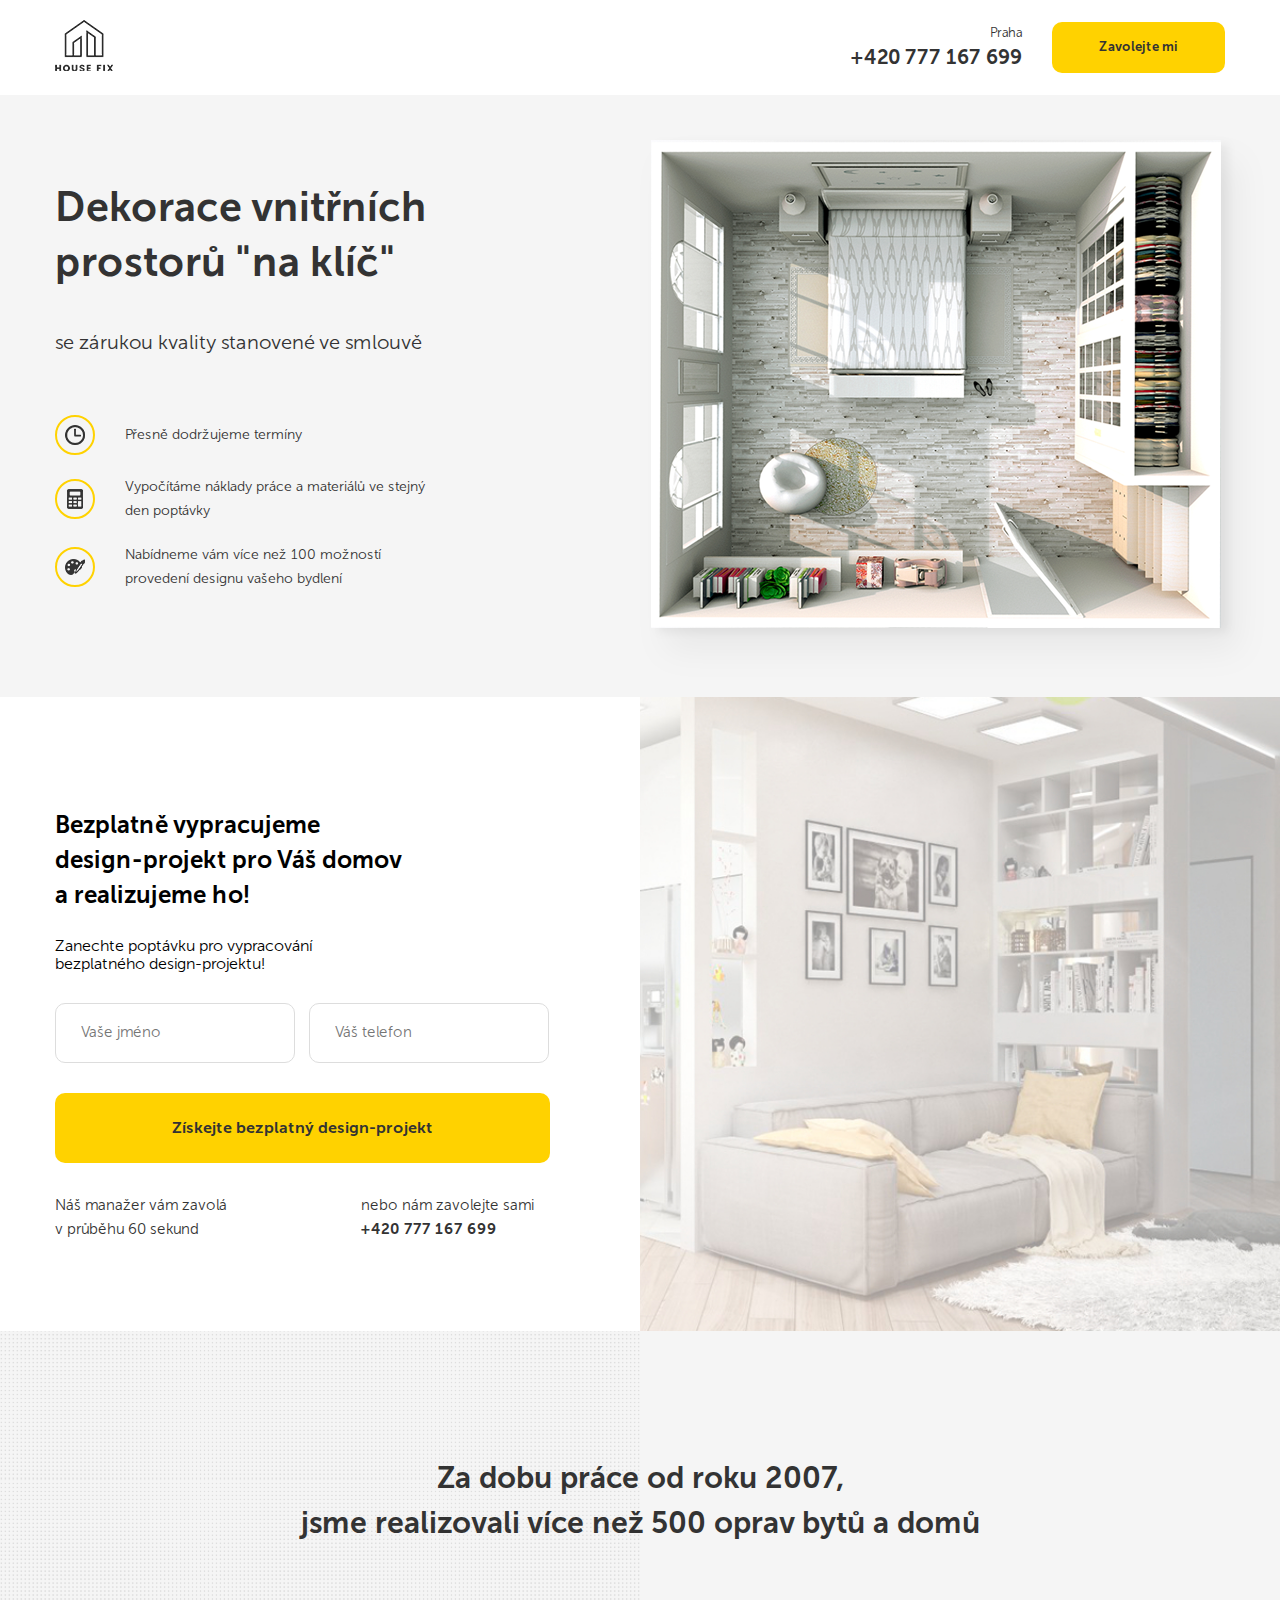
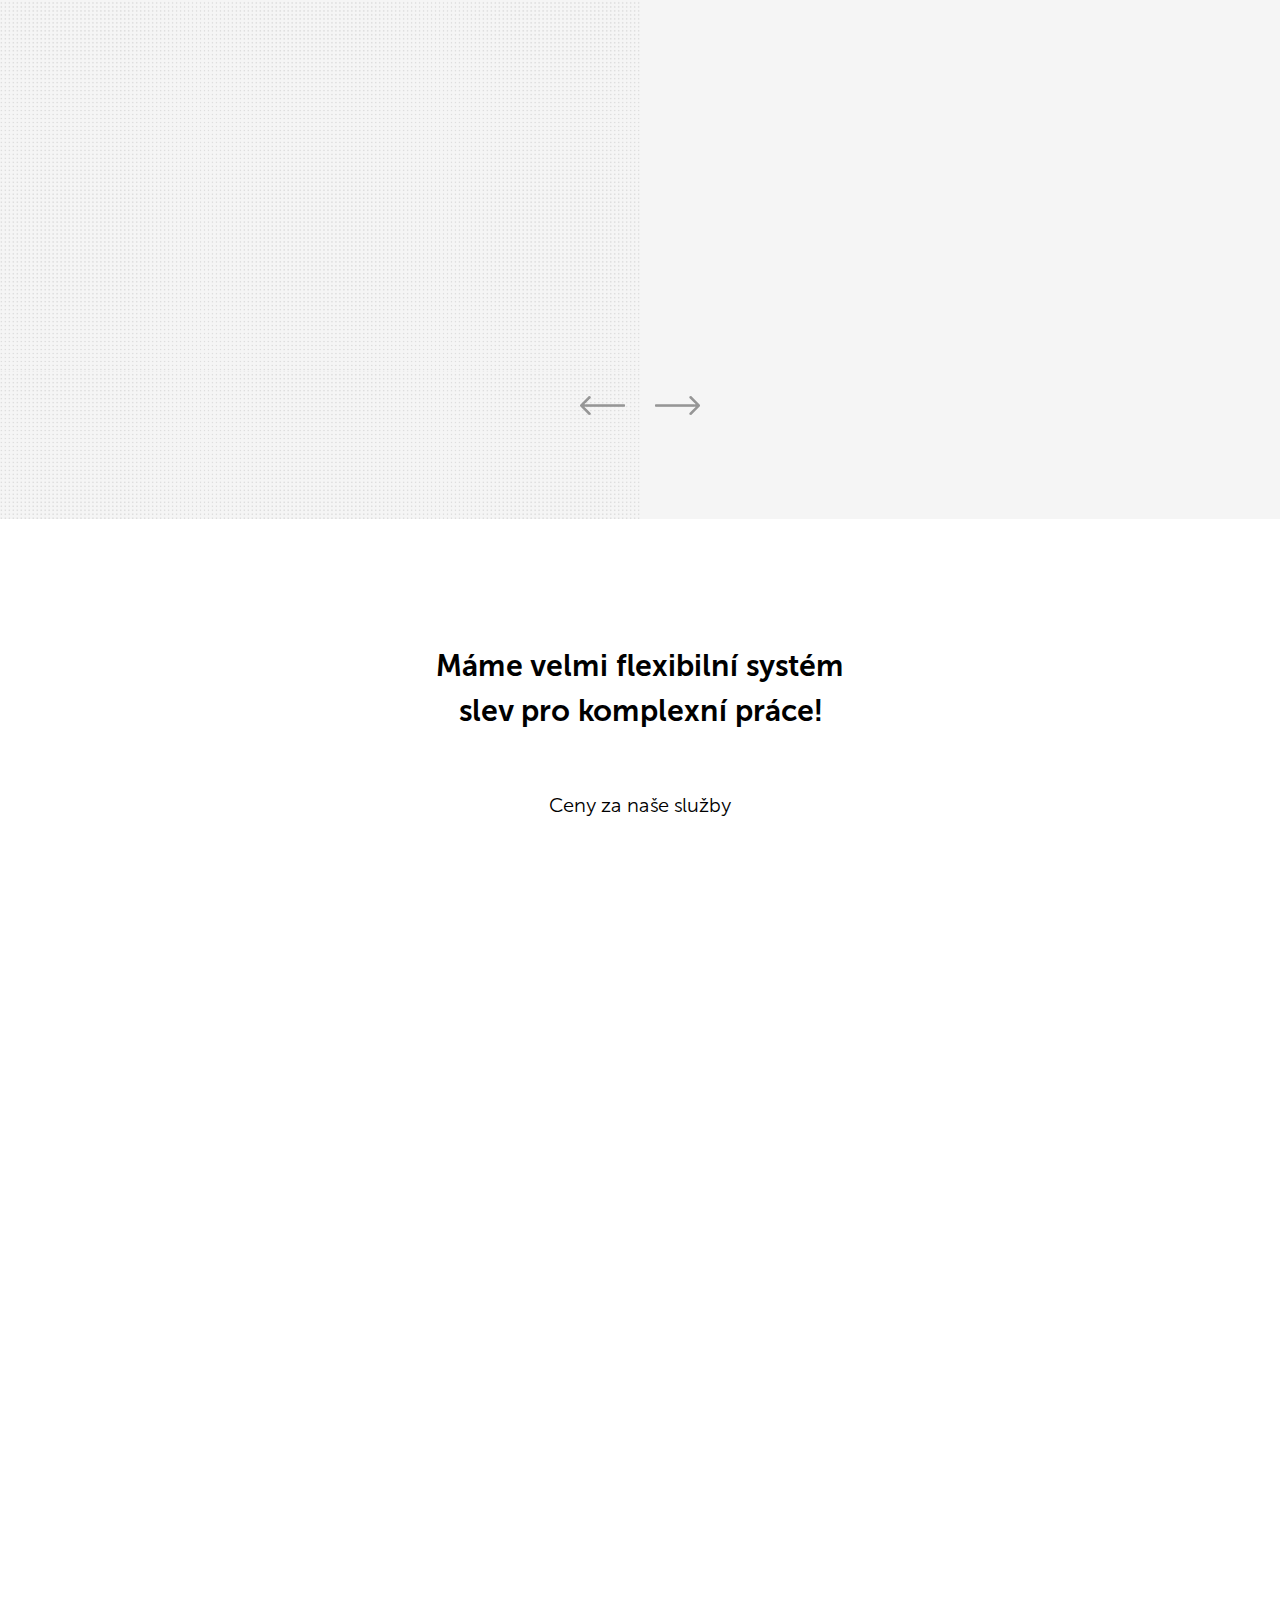
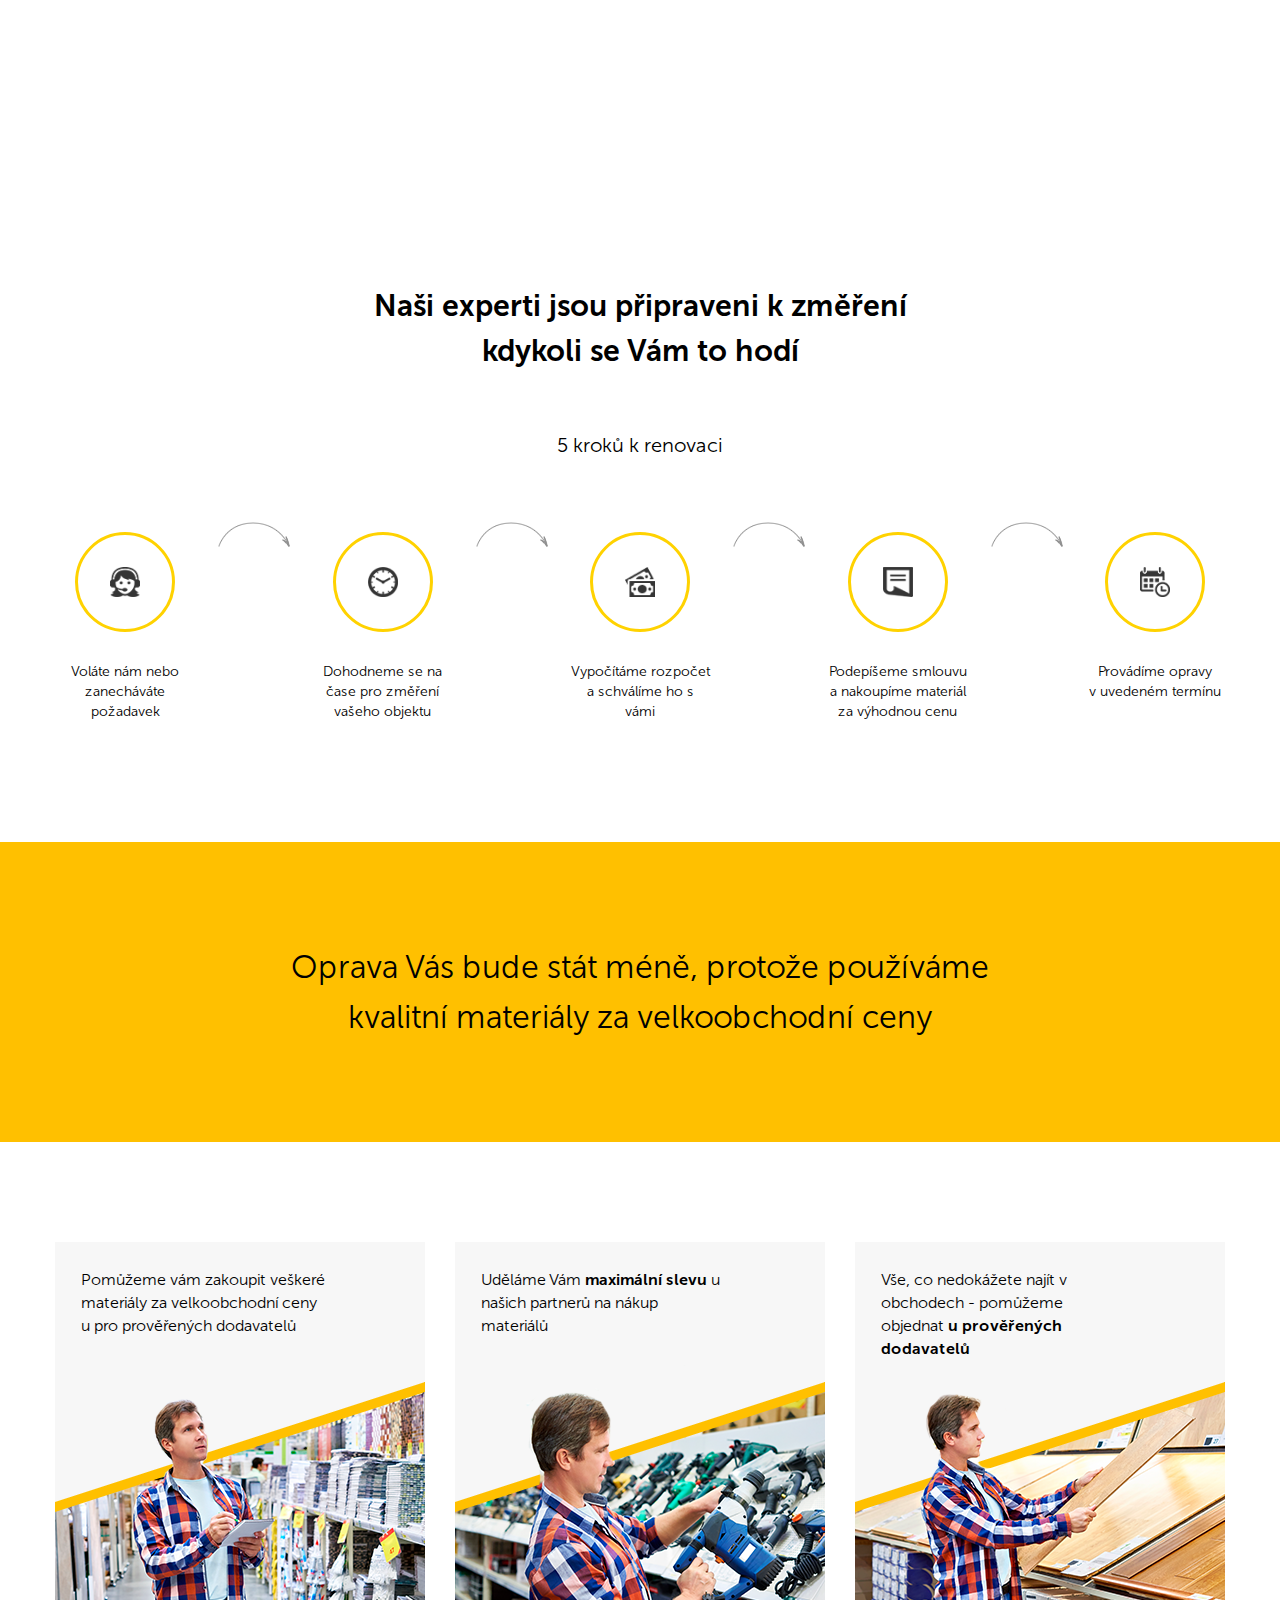
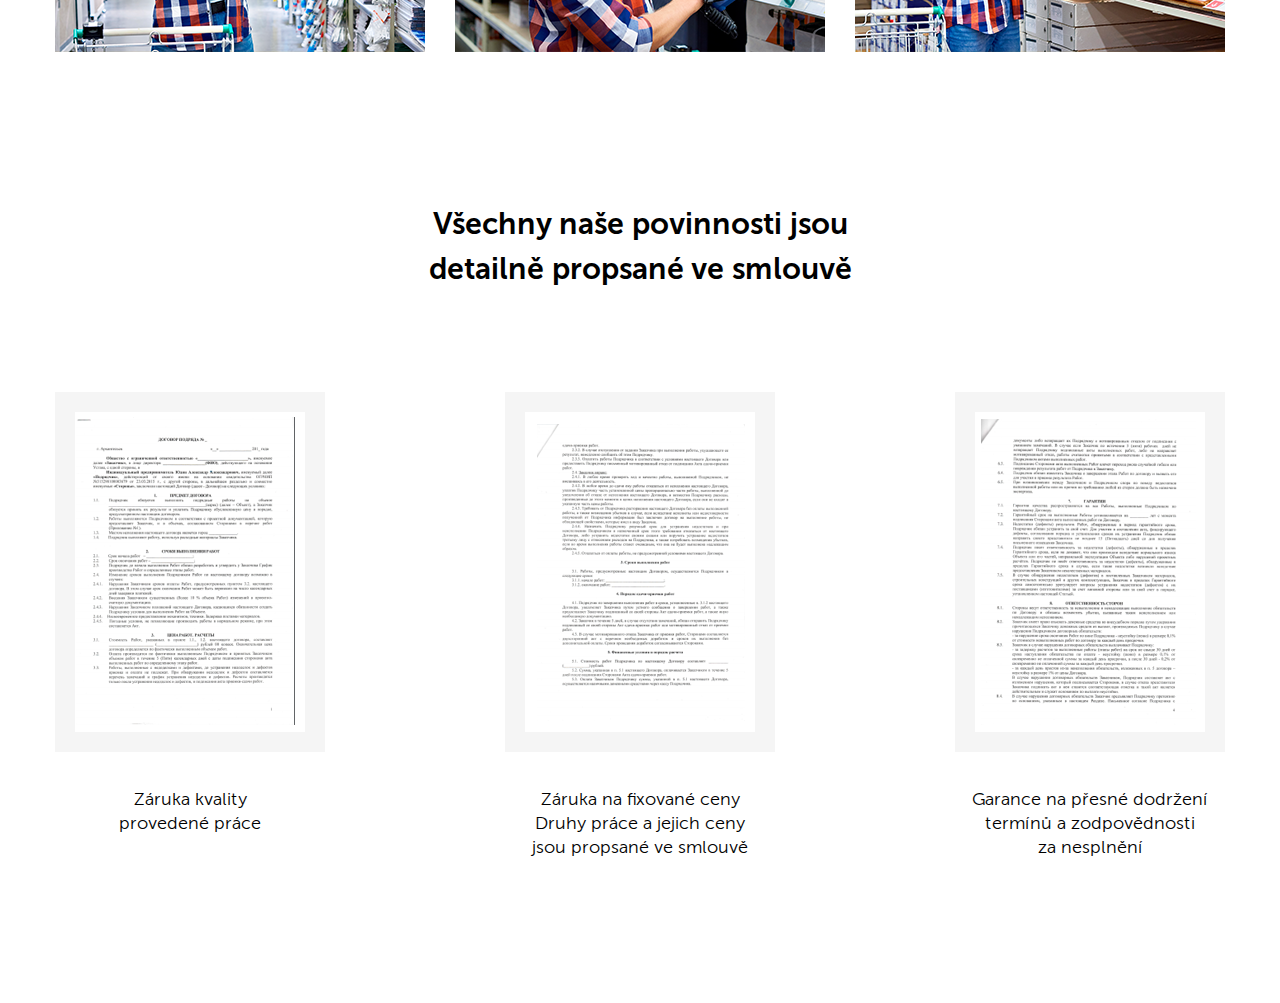
==== commit aec64070: "Přidání sekce s benefity" ====
--- a/src/index.html
+++ b/src/index.html
@@ -27,7 +27,8 @@
                         <span class="header__address">Praha</span>
                         <a href="tel:+420777167699" class="header__phone">+420 777 167 699</a>
                     </div>
-                    <button class="button header__button wow animate__animated animate__pulse" data-wow-delay=".7s" id="button">Zavolejte mi</button>
+                    <button class="button header__button wow animate__animated animate__pulse" data-wow-delay=".7s"
+                        id="button">Zavolejte mi</button>
                 </div>
             </div>
         </div>
@@ -53,7 +54,8 @@
                                 <div class="main-list__image">
                                     <img src="img/calculator.png" alt="Kalkulátor">
                                 </div>
-                                <span class="main-list__text">Vypočítáme náklady práce a&nbsp;materiálů ve stejný den poptávky</span>
+                                <span class="main-list__text">Vypočítáme náklady práce a&nbsp;materiálů ve stejný den
+                                    poptávky</span>
                             </li>
                             <li class="main-list__item">
                                 <div class="main-list__image">
@@ -94,7 +96,8 @@
                             Náš manažer vám zavolá v&nbsp;průběhu 60 sekund
                         </span>
                         <span class="offer-comment__span">
-                            nebo nám zavolejte sami <a href="tel:+420777167699" class="offer-comment__tel">+420 777 167 699</a>
+                            nebo nám zavolejte sami <a href="tel:+420777167699" class="offer-comment__tel">+420 777 167
+                                699</a>
                         </span>
                     </div>
                 </div>
@@ -121,7 +124,7 @@
                         <img src="img/arrow-left.png" alt="šipka doleva">
                     </div>
                     <div class="arrows__right">
-                        <img src="img/arrow-right.png" alt="šipka doprava">    
+                        <img src="img/arrow-right.png" alt="šipka doprava">
                     </div>
                 </div>
             </div>
@@ -211,7 +214,8 @@
                     <!-- KARTA 6 -->
                     <div class="card price__card wow animate__animated animate__fadeInUp" data-wow-delay=".6s">
                         <div class="card__image">
-                            <img src="img/price6.jpg" alt="Chaty a chalupy"></div>
+                            <img src="img/price6.jpg" alt="Chaty a chalupy">
+                        </div>
                         <div class="card__text">
                             <h4 class="card__title">
                                 Opravy chat a chalup
@@ -221,7 +225,7 @@
                             </a>
                         </div>
                     </div>
-                </div >
+                </div>
             </div>
         </section>
 
@@ -279,14 +283,82 @@
             </div>
         </section>
 
-        <div class="notice">
+        <section class="notice">
             <div class="container">
                 <h2 class="notice__text">
                     Oprava Vás bude stát méně, protože používáme kvalitní materiály za&nbsp;velkoobchodní ceny
                 </h2>
             </div>
-        </div>
-
+        </section>
+
+        <section class="info">
+            <div class="container">
+                <div class="benefits info__block">
+                    <div class="benefit">
+                        <span class="benefit__text">
+                            Pomůžeme vám zakoupit veškeré
+                            materiály za velkoobchodní ceny
+                            u pro prověřených dodavatelů
+                        </span>
+                        <img class="benefit__image" src="img/benefit1.png" alt="Muž 1">
+                    </div>
+                    <div class="benefit">
+                        <span class="benefit__text">
+                            Uděláme Vám <strong>maximální slevu</strong>
+                            u našich partnerů na nákup materiálů
+                        </span>
+                        <img class="benefit__image" src="img/benefit2.png" alt="Muž 2">
+                    </div>
+                    <div class="benefit">
+                        <span class="benefit__text">
+                            Vše, co nedokážete najít v obchodech -
+                            pomůžeme objednat <strong>u prověřených
+                            dodavatelů</strong>
+                        </span>
+                        <img class="benefit__image" src="img/benefit3.png" alt="Muž 3">
+                    </div>
+                </div>
+
+                <div class="documents">
+                    <h2 class="section-title documents__title">
+                        Všechny naše povinnosti jsou<br>
+                        detailně propsané ve smlouvě
+                    </h2>
+                    <div class="documents-block">
+                        <div class="documents-block__item">
+                            <div class="documents-block__image">
+                                <img src="img/doc1.png" alt="Dokument 1">
+                            </div>
+                            <div class="documents-block__text">
+                                Záruka kvality<br>
+                                provedené práce
+                            </div>
+                        </div>
+                        <div class="documents-block__item">
+                            <div class="documents-block__image">
+                                <img src="img/doc2.png" alt="Dokument 2">
+                            </div>
+                            <div class="documents-block__text">
+                                Záruka na fixované ceny<br>
+                                Druhy práce a jejich ceny<br>  
+                                jsou propsané ve smlouvě
+                            </div>
+                        </div>
+                        <div class="documents-block__item">
+                            <div class="documents-block__image">
+                                <img src="img/doc3.png" alt="Dokument 3">
+                            </div>
+                            <div class="documents-block__text">
+                                Garance na přesné dodržení<br>
+                                termínů a zodpovědnosti<br>
+                                za nesplnění
+                            </div>
+                        </div>
+                    </div>
+                </div>
+
+            </div>
+        </section>
 
     </main>
 
--- a/src/css/style.css
+++ b/src/css/style.css
@@ -684,6 +684,93 @@
   }
 }
 
+.info {
+  padding: 100px 0;
+}
+@media (max-width: 1171px) {
+  .info {
+    padding: 60px 0;
+  }
+}
+.info__block {
+  margin-bottom: 150px;
+}
+@media (max-width: 1171px) {
+  .info__block {
+    margin-bottom: 0;
+  }
+}
+
+.benefits {
+  display: flex;
+  justify-content: space-between;
+  flex-wrap: wrap;
+}
+@media (max-width: 787px) {
+  .benefits {
+    justify-content: center;
+  }
+}
+
+.benefit {
+  background-color: #f7f7f7;
+  height: 410px;
+  display: flex;
+  flex-direction: column;
+  justify-content: space-between;
+  max-width: 370px;
+  position: relative;
+}
+@media (max-width: 1171px) {
+  .benefit {
+    margin-bottom: 65px;
+  }
+}
+.benefit__image {
+  position: absolute;
+  bottom: 0;
+  left: 0;
+}
+.benefit__text {
+  margin: 26px 100px 0 26px;
+  font-size: 16px;
+  line-height: 23px;
+}
+.benefit__text strong {
+  font-family: "Museo Sans Bold", sans-serif;
+  font-weight: 700;
+}
+
+.documents__title {
+  margin-bottom: 100px;
+}
+@media (max-width: 1171px) {
+  .documents__title {
+    margin-top: 12px;
+    margin-bottom: 93px;
+  }
+}
+
+.documents-block {
+  display: flex;
+  justify-content: space-between;
+  flex-wrap: wrap;
+}
+@media (max-width: 616px) {
+  .documents-block {
+    justify-content: center;
+  }
+}
+.documents-block__text {
+  text-align: center;
+  margin-top: 40px;
+  line-height: 24px;
+  font-size: 18px;
+  margin-top: 31px;
+}
+.documents-block__item {
+  margin-bottom: 44px;
+}
 .modal {
   position: fixed;
   left: 0;
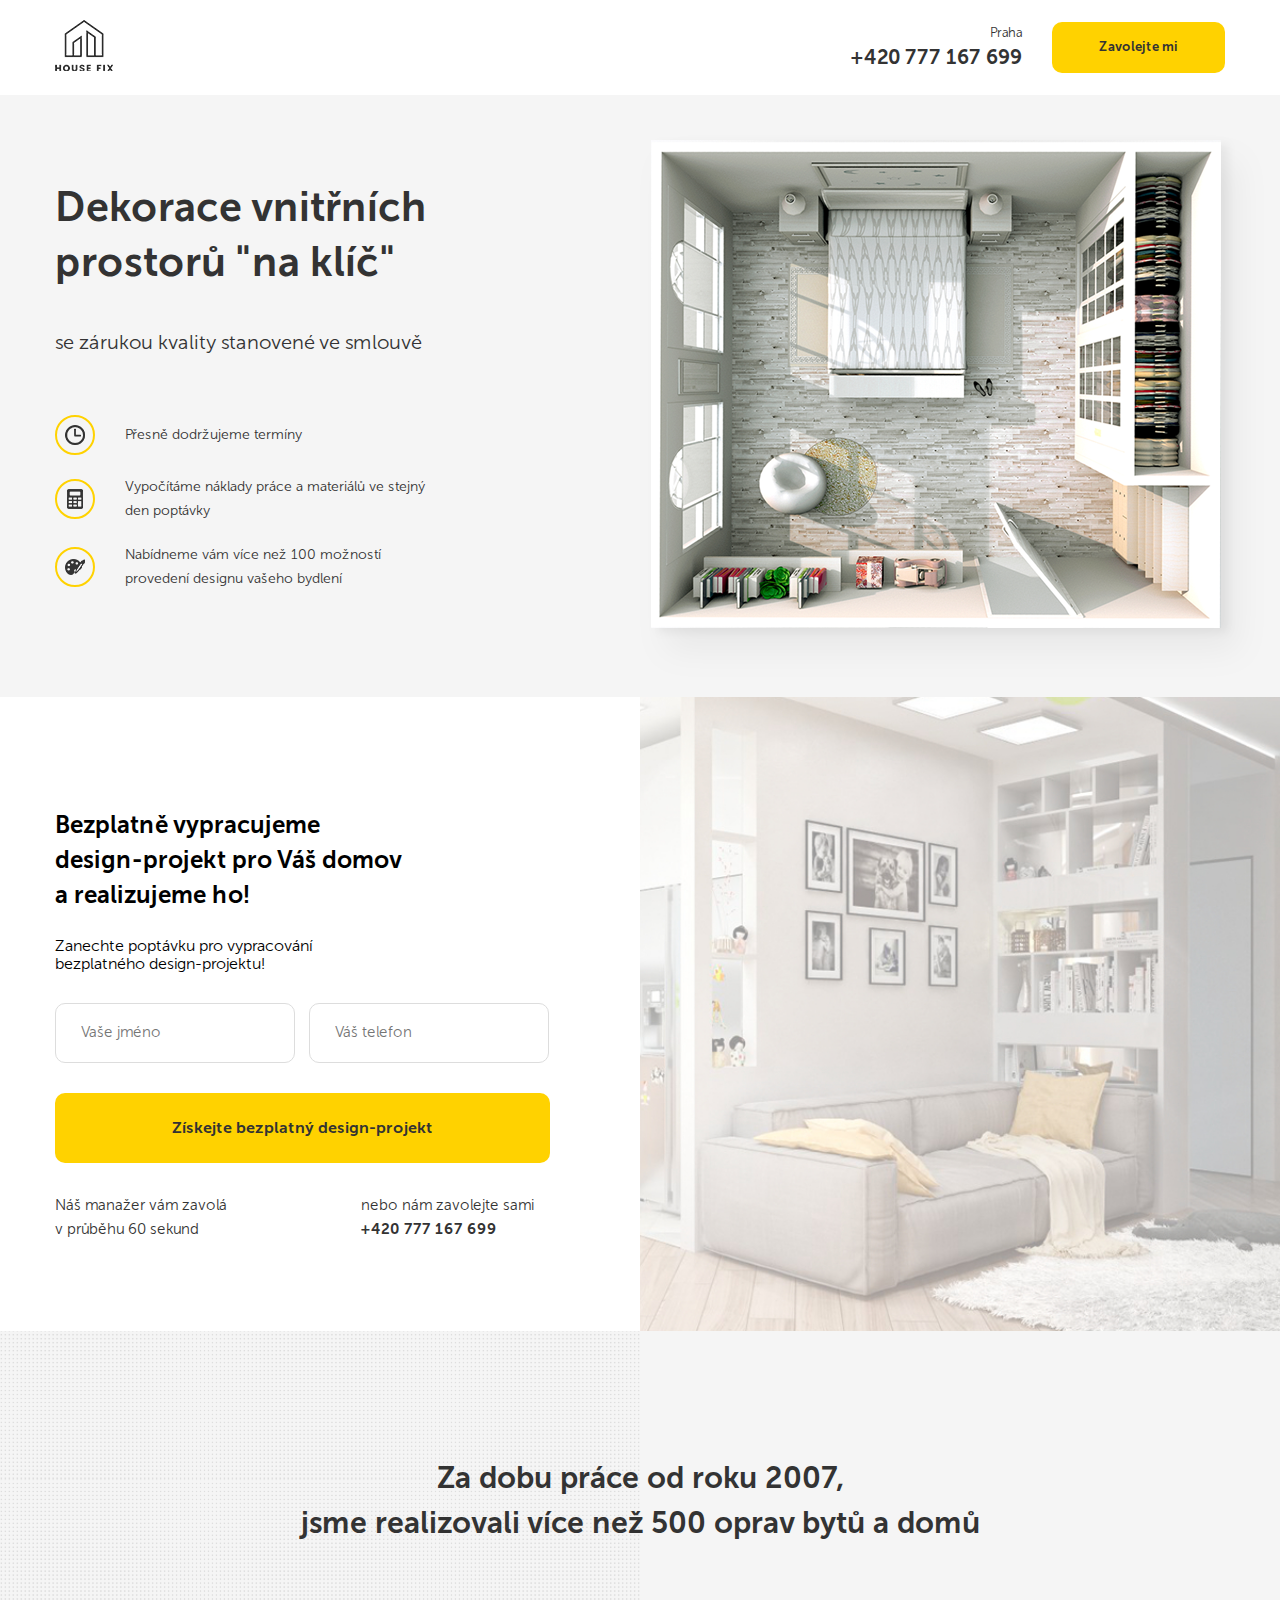
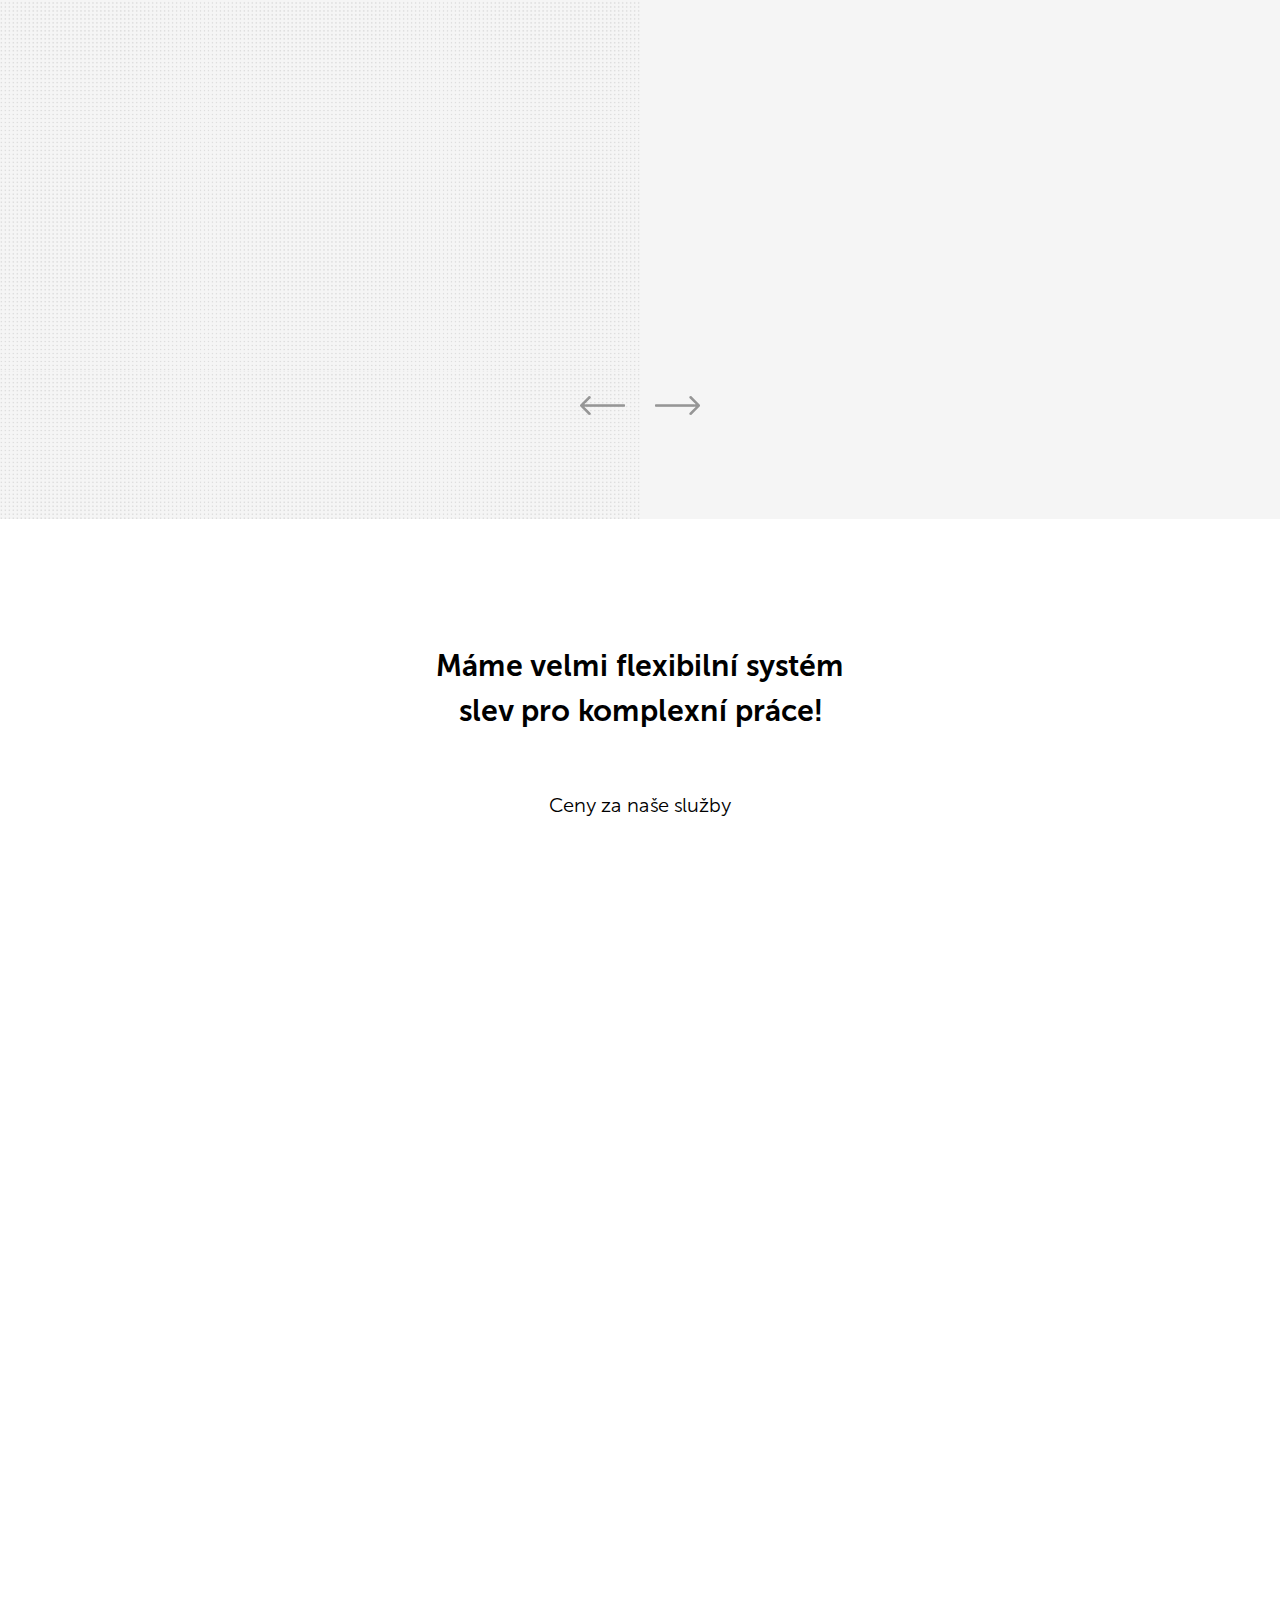
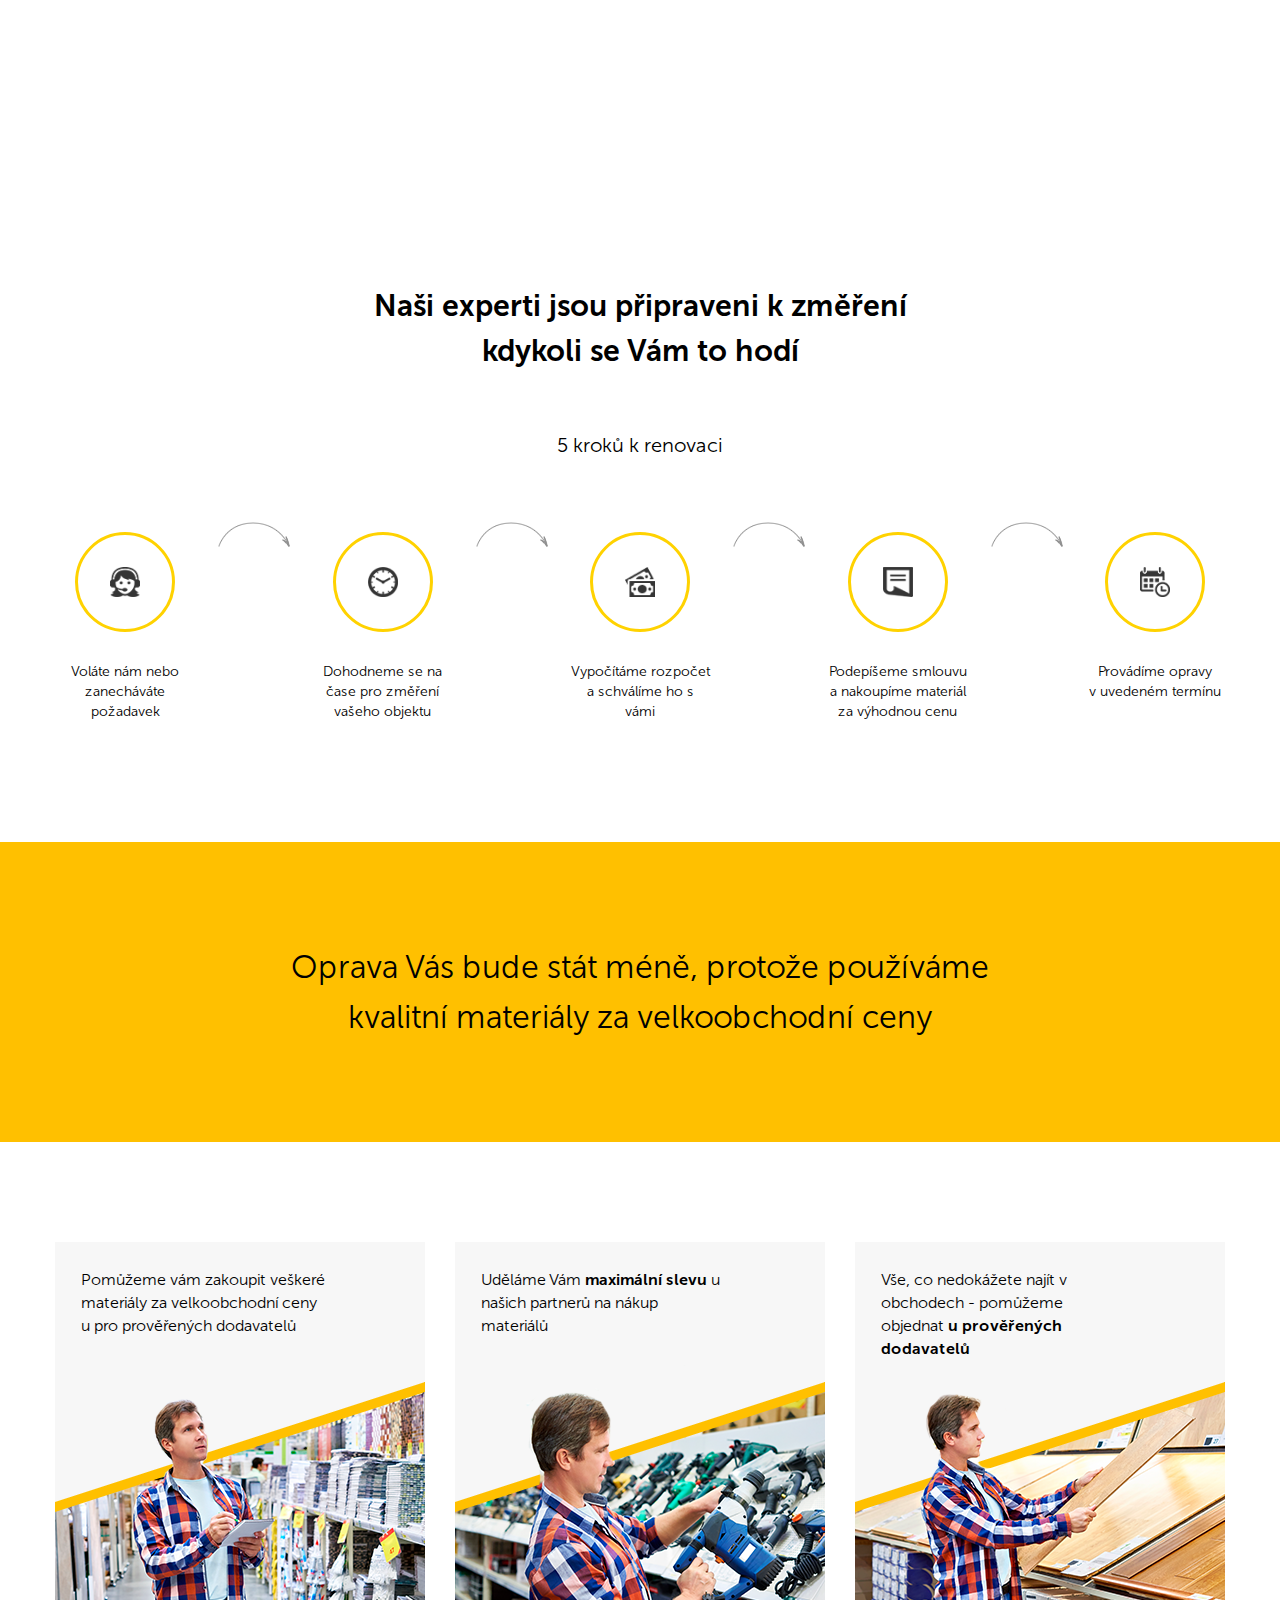
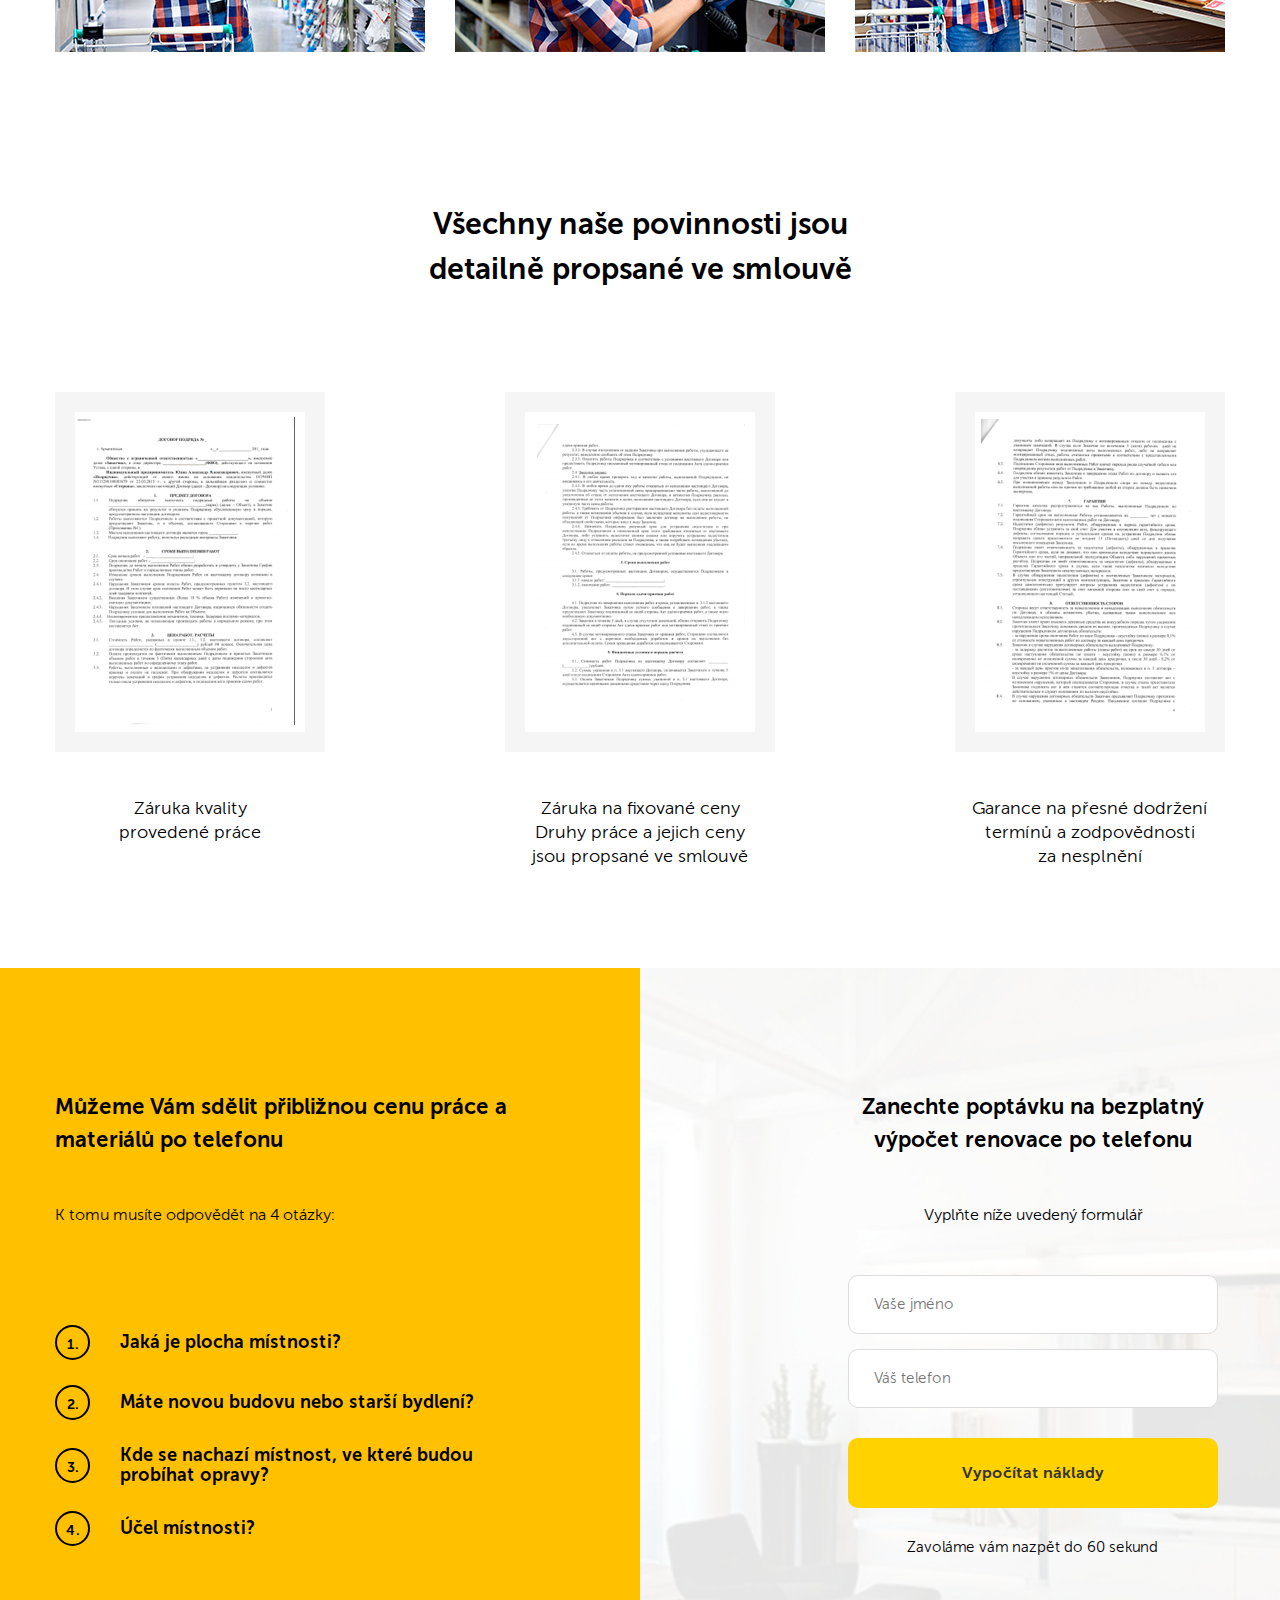
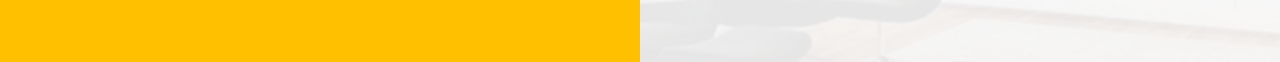
==== commit 92106a46: "Nakódování sekce s formulářem" ====
--- a/src/index.html
+++ b/src/index.html
@@ -291,6 +291,7 @@
             </div>
         </section>
 
+        <!-- 6. Sekce .info (Benefity) -->
         <section class="info">
             <div class="container">
                 <div class="benefits info__block">
@@ -360,6 +361,50 @@
             </div>
         </section>
 
+        <!-- 7. Sekce .brief (Formulář - otázky pro klienta) -->
+        <section class="brief">
+            <div class="container">
+                <div class="brief-block">
+                    <div class="interview brief__interview">
+                        <h3 class="interview__title">Můžeme Vám sdělit přibližnou cenu práce a materiálů po telefonu</h3>
+                        <span class="interview__subtitle">
+                            K tomu musíte odpovědět na 4 otázky:
+                        </span>
+                        <ul class="interview-list">
+                            <li class="interview-list__item">
+                                <span class="interview-list__counter">1.</span>
+                                <span class="interview-list__text">Jaká je plocha místnosti?</span>
+                            </li>
+                            <li class="interview-list__item">
+                                <span class="interview-list__counter">2.</span>
+                                <span class="interview-list__text">
+                                    Máte novou budovu nebo starší bydlení?</span>
+                            </li>
+                            <li class="interview-list__item">
+                                <span class="interview-list__counter">3.</span>
+                                <span class="interview-list__text">
+                                    Kde se nachazí místnost, ve které budou probíhat opravy?</span>
+                            </li>
+                            <li class="interview-list__item">
+                                <span class="interview-list__counter">4.</span>
+                                <span class="interview-list__text">Účel místnosti?</span>
+                            </li>
+                        </ul>
+                    </div>
+                    <div class="form brief__form">
+                        <h3 class="form__title">Zanechte poptávku na bezplatný výpočet renovace po telefonu</h3>
+                        <span class="form__subtitle">Vyplňte níže uvedený formulář</span>
+                        <form action="#" class="form">
+                            <input type="text" class="input brief__input" placeholder="Vaše jméno">
+                            <input type="text" class="input brief__input" placeholder="Váš telefon">
+                            <button class="button brief__button">Vypočítat náklady</button>
+                            <span class="form__description"> Zavoláme vám nazpět do 60 sekund</span>
+                        </form>
+                    </div>
+                </div>
+            </div>
+        </section>
+
     </main>
 
     <!-- Modální okno pro tlačítko v header - lekce PRAXE - JavaScript -->
--- a/src/css/style.css
+++ b/src/css/style.css
@@ -766,11 +766,197 @@
   margin-top: 40px;
   line-height: 24px;
   font-size: 18px;
-  margin-top: 31px;
-}
-.documents-block__item {
-  margin-bottom: 44px;
-}
+}
+@media (max-width: 1171px) {
+  .documents-block__text {
+    margin-top: 31px;
+  }
+}
+@media (max-width: 1171px) {
+  .documents-block__item {
+    margin-bottom: 44px;
+  }
+}
+
+.brief {
+  background-image: url("../img/brief-color-bg.jpg"), url("../img/brief-bg.jpg");
+  background-position: left center, center right;
+  background-size: 50%, cover;
+  background-repeat: repeat-y, no-repeat;
+  padding: 100px 0;
+}
+@media (max-width: 768px) {
+  .brief {
+    background-image: url("../img/brief-color-bg.jpg"), url("../img/brief-bg.jpg");
+    background-position: top center, center bottom;
+    background-size: 100% 50%, cover;
+    background-repeat: repeat-x, no-repeat;
+    padding: 46px 0;
+  }
+}
+.brief-block {
+  display: flex;
+}
+@media (max-width: 768px) {
+  .brief-block {
+    flex-direction: column;
+  }
+}
+.brief__interview {
+  flex-basis: 50%;
+}
+.brief__form {
+  flex-basis: 50%;
+  padding-left: 200px;
+  text-align: center;
+}
+@media (max-width: 1200px) {
+  .brief__form {
+    padding-left: 30px;
+  }
+}
+@media (max-width: 768px) {
+  .brief__form {
+    padding-left: 0;
+  }
+}
+.brief__input {
+  width: 100%;
+  max-width: 370px;
+  margin-bottom: 15px;
+}
+@media (max-width: 768px) {
+  .brief__input {
+    margin-bottom: 8px;
+  }
+}
+.brief__button {
+  width: 100%;
+  max-width: 370px;
+  display: block;
+  height: 70px;
+  margin: 15px auto 30px auto;
+}
+@media (max-width: 768px) {
+  .brief__button {
+    margin: 0 auto 31px auto;
+  }
+}
+
+.interview {
+  padding-right: 70px;
+}
+@media (max-width: 1200px) {
+  .interview {
+    padding-right: 30px;
+  }
+}
+.interview__title {
+  font-family: "Museo Sans Bold", sans-serif;
+  font-weight: 700;
+  font-size: 22px;
+  line-height: 33px;
+  margin-bottom: 50px;
+}
+@media (max-width: 1200px) {
+  .interview__title {
+    font-size: 18px;
+    margin-bottom: 38px;
+    margin-top: 0;
+  }
+}
+.interview__subtitle {
+  font-size: 16px;
+  margin-bottom: 100px;
+  display: block;
+}
+@media (max-width: 1200px) {
+  .interview__subtitle {
+    font-size: 14px;
+    margin-bottom: 30px;
+  }
+}
+.interview-list {
+  list-style-type: none;
+  padding: 0;
+}
+.interview-list__item {
+  display: flex;
+  align-items: center;
+  margin-bottom: 25px;
+  font-family: "Museo Sans Bold", sans-serif;
+  font-weight: 700;
+}
+.interview-list__item:last-child {
+  margin-bottom: 0;
+}
+.interview-list__counter {
+  width: 35px;
+  height: 35px;
+  border: 2px solid #000000;
+  display: inline-block;
+  text-align: center;
+  line-height: 35px;
+  border-radius: 50px;
+  margin-right: 30px;
+  font-size: 14px;
+}
+@media (max-width: 1200px) {
+  .interview-list__counter {
+    margin-right: 20px;
+  }
+}
+.interview-list__text {
+  max-width: 400px;
+  font-size: 18px;
+}
+@media (max-width: 1200px) {
+  .interview-list__text {
+    font-size: 14px;
+    max-width: 300px;
+  }
+}
+
+.form__title {
+  font-family: "Museo Sans Bold", sans-serif;
+  font-weight: 700;
+  font-size: 22px;
+  line-height: 33px;
+  margin-bottom: 50px;
+}
+@media (max-width: 1200px) {
+  .form__title {
+    font-size: 18px;
+    margin-bottom: 40px;
+    margin-top: 150px;
+  }
+}
+@media (max-width: 768px) {
+  .form__title {
+    margin-top: 110px;
+    margin-bottom: 27px;
+  }
+}
+.form__subtitle {
+  font-size: 16px;
+  margin-bottom: 50px;
+  display: block;
+}
+@media (max-width: 1200px) {
+  .form__subtitle {
+    font-size: 14px;
+    margin-bottom: 40px;
+  }
+}
+@media (max-width: 768px) {
+  .form__subtitle {
+    margin-bottom: 34px;
+  }
+}
+.form__description {
+  font-size: 15px;
+}
+
 .modal {
   position: fixed;
   left: 0;
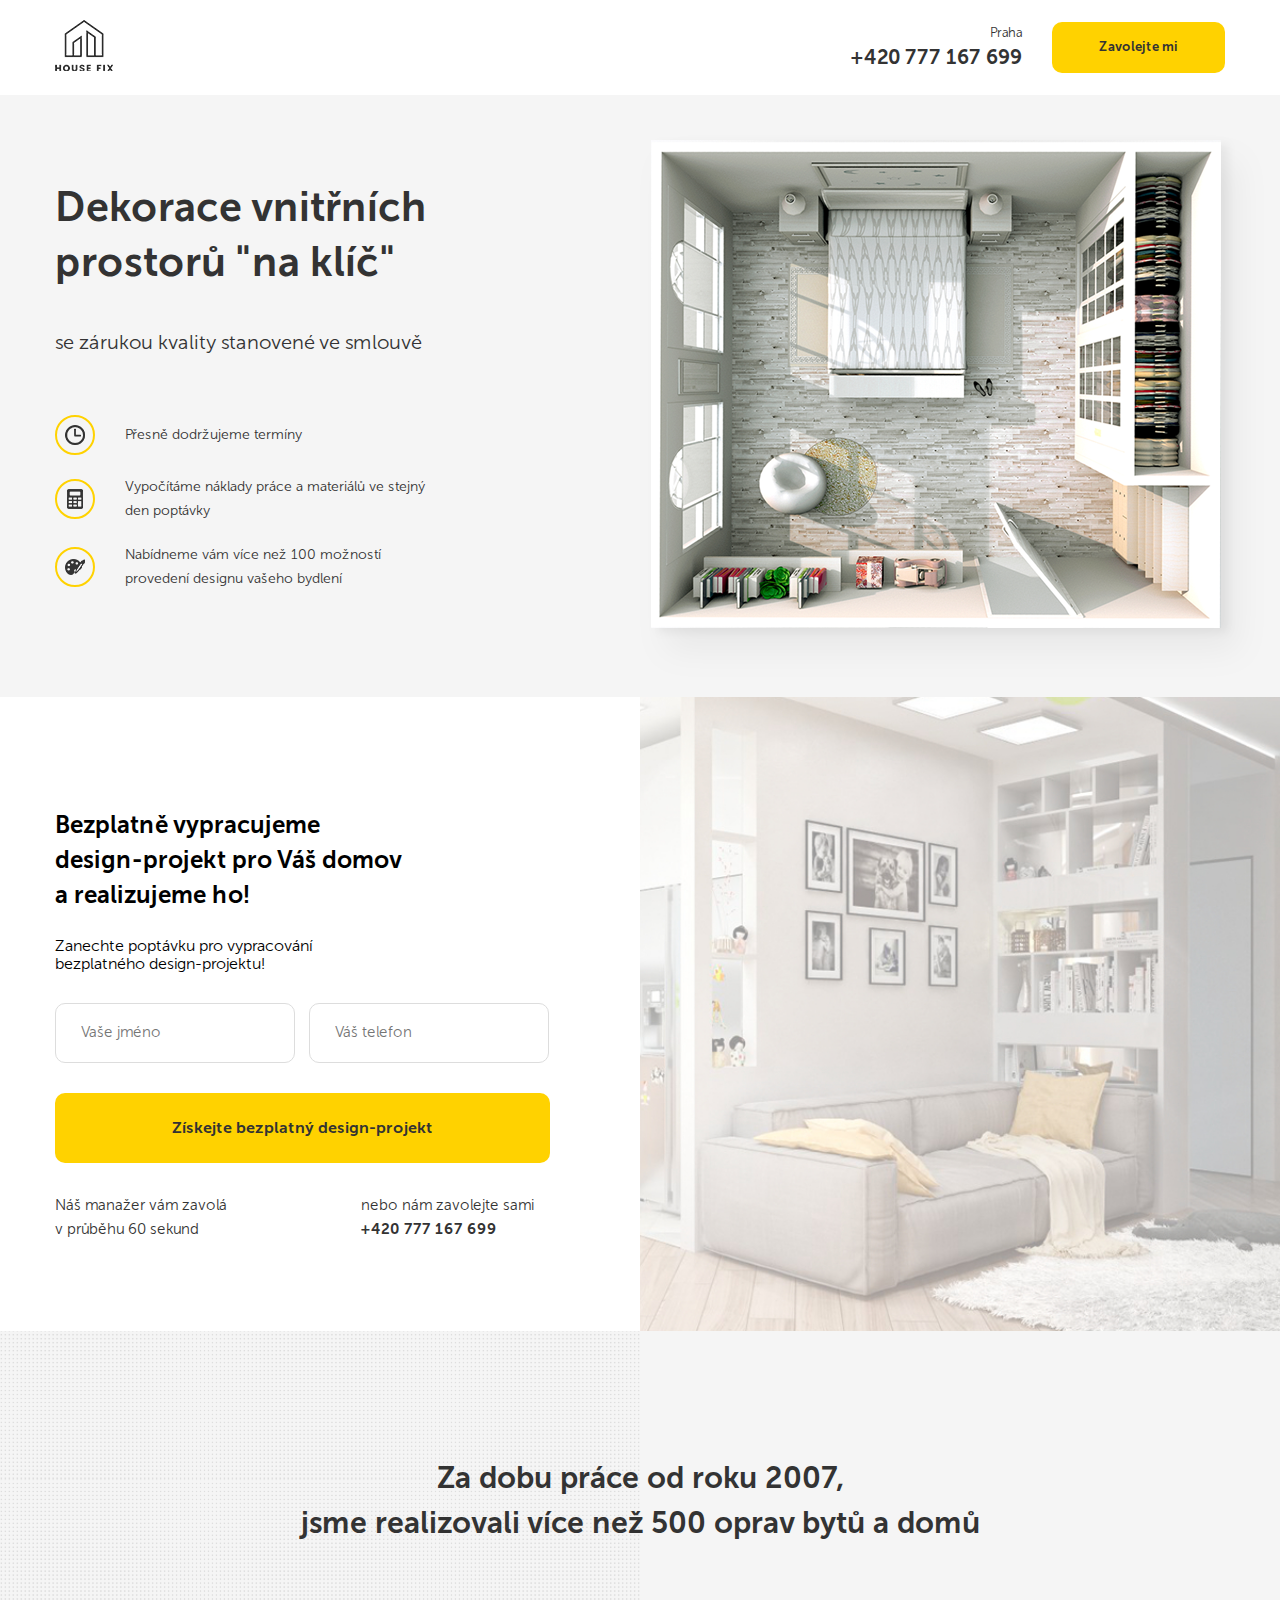
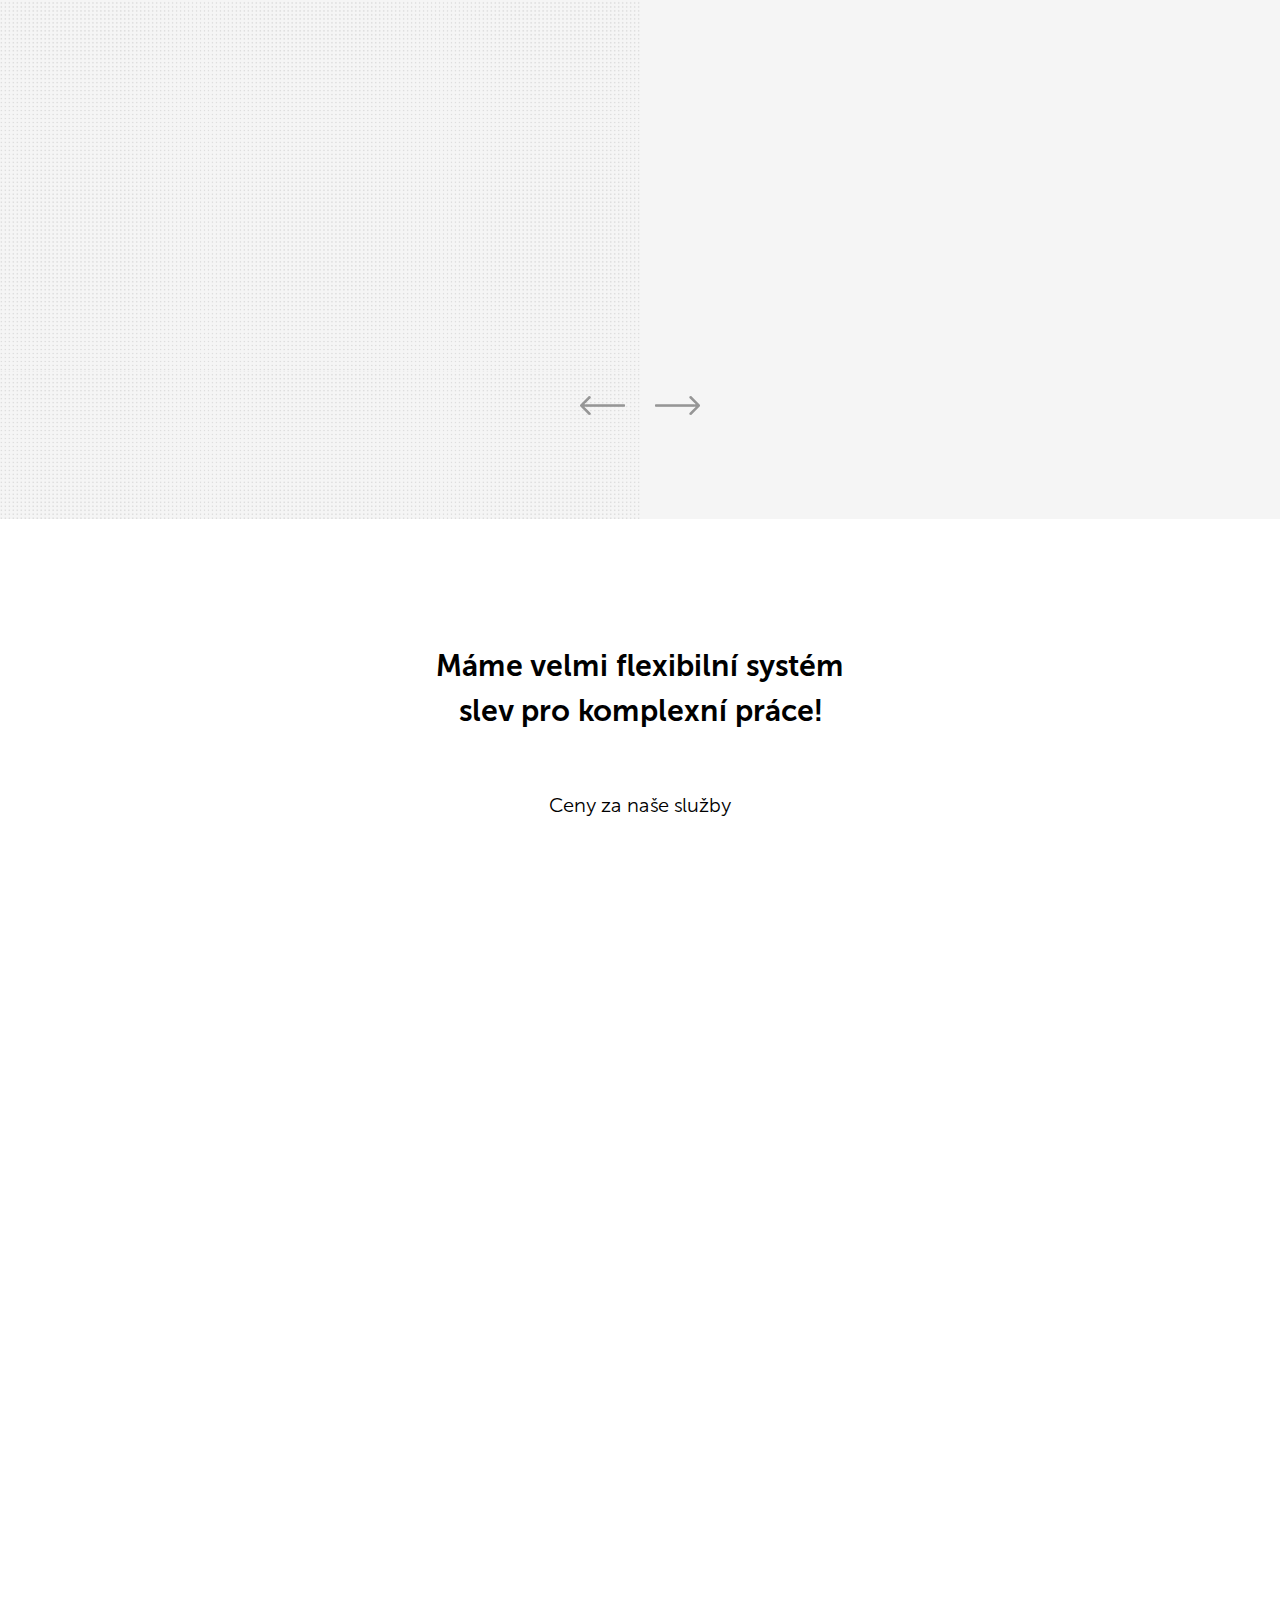
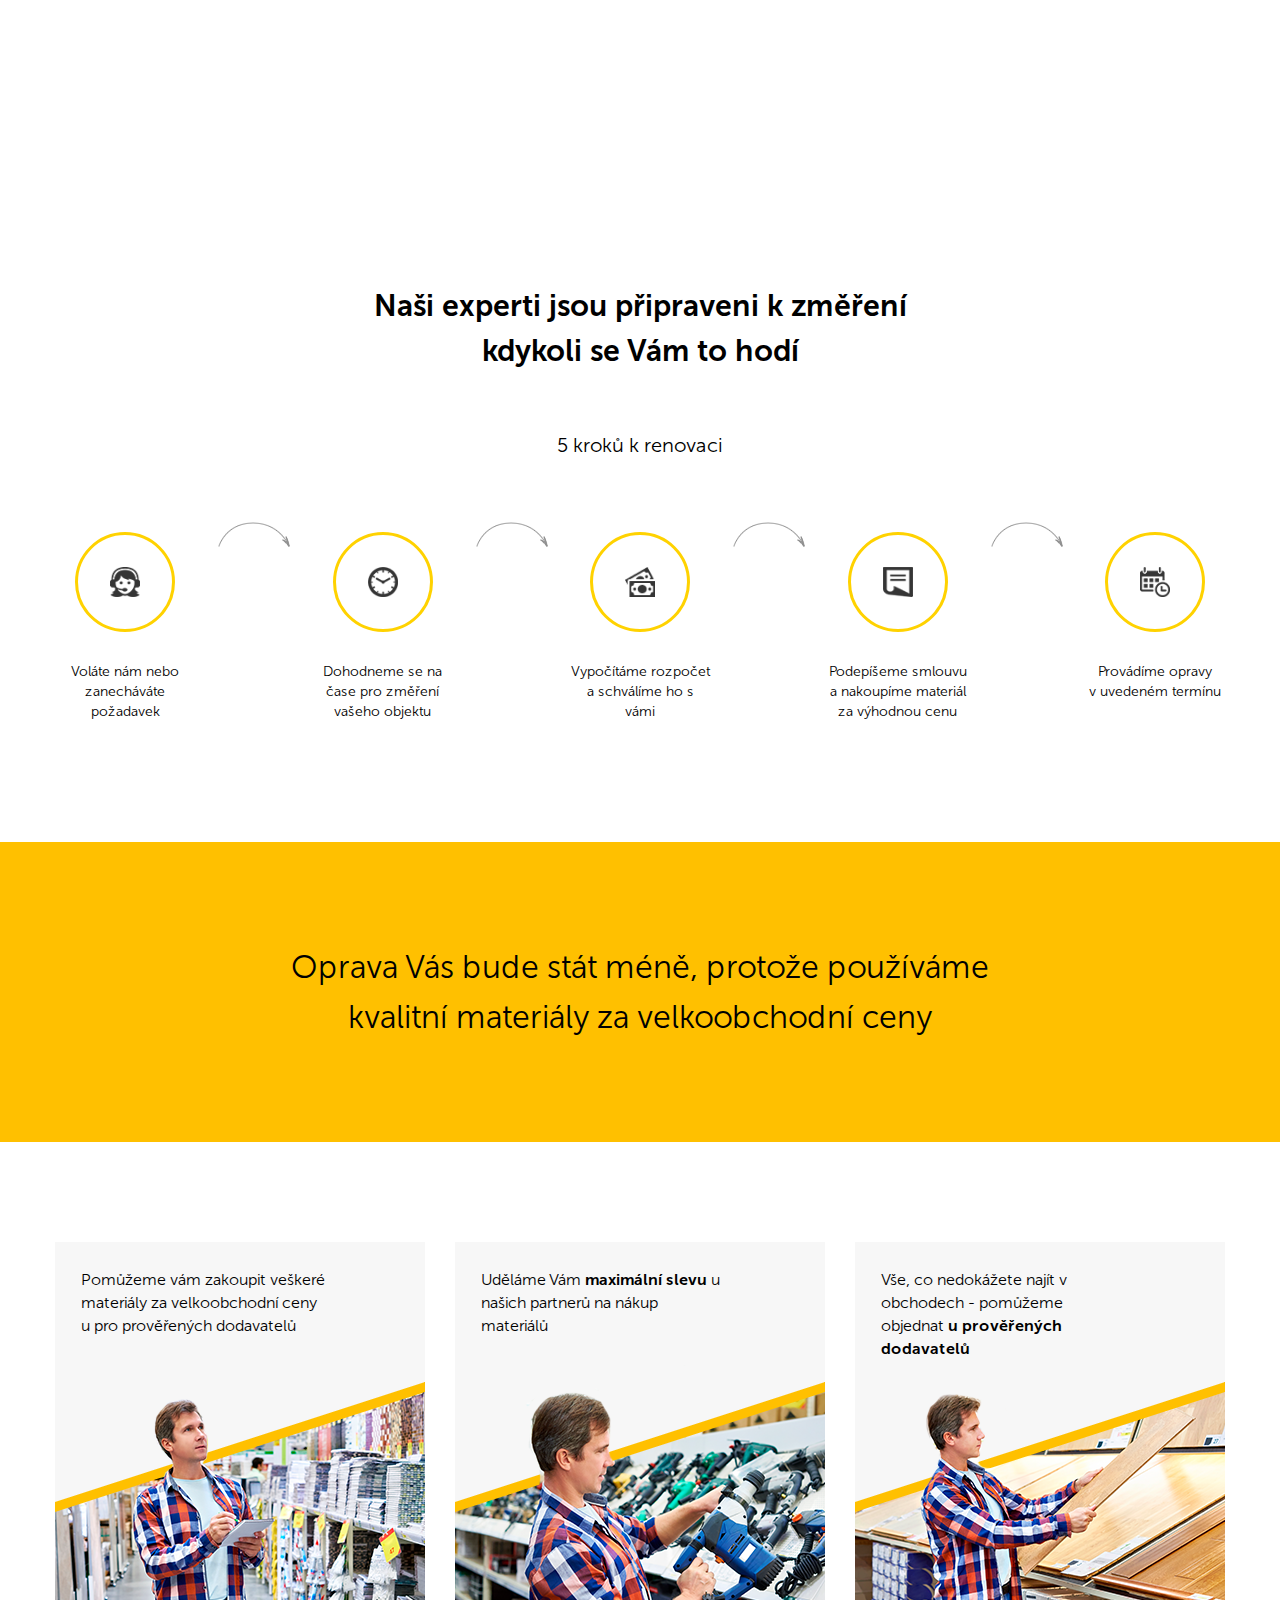
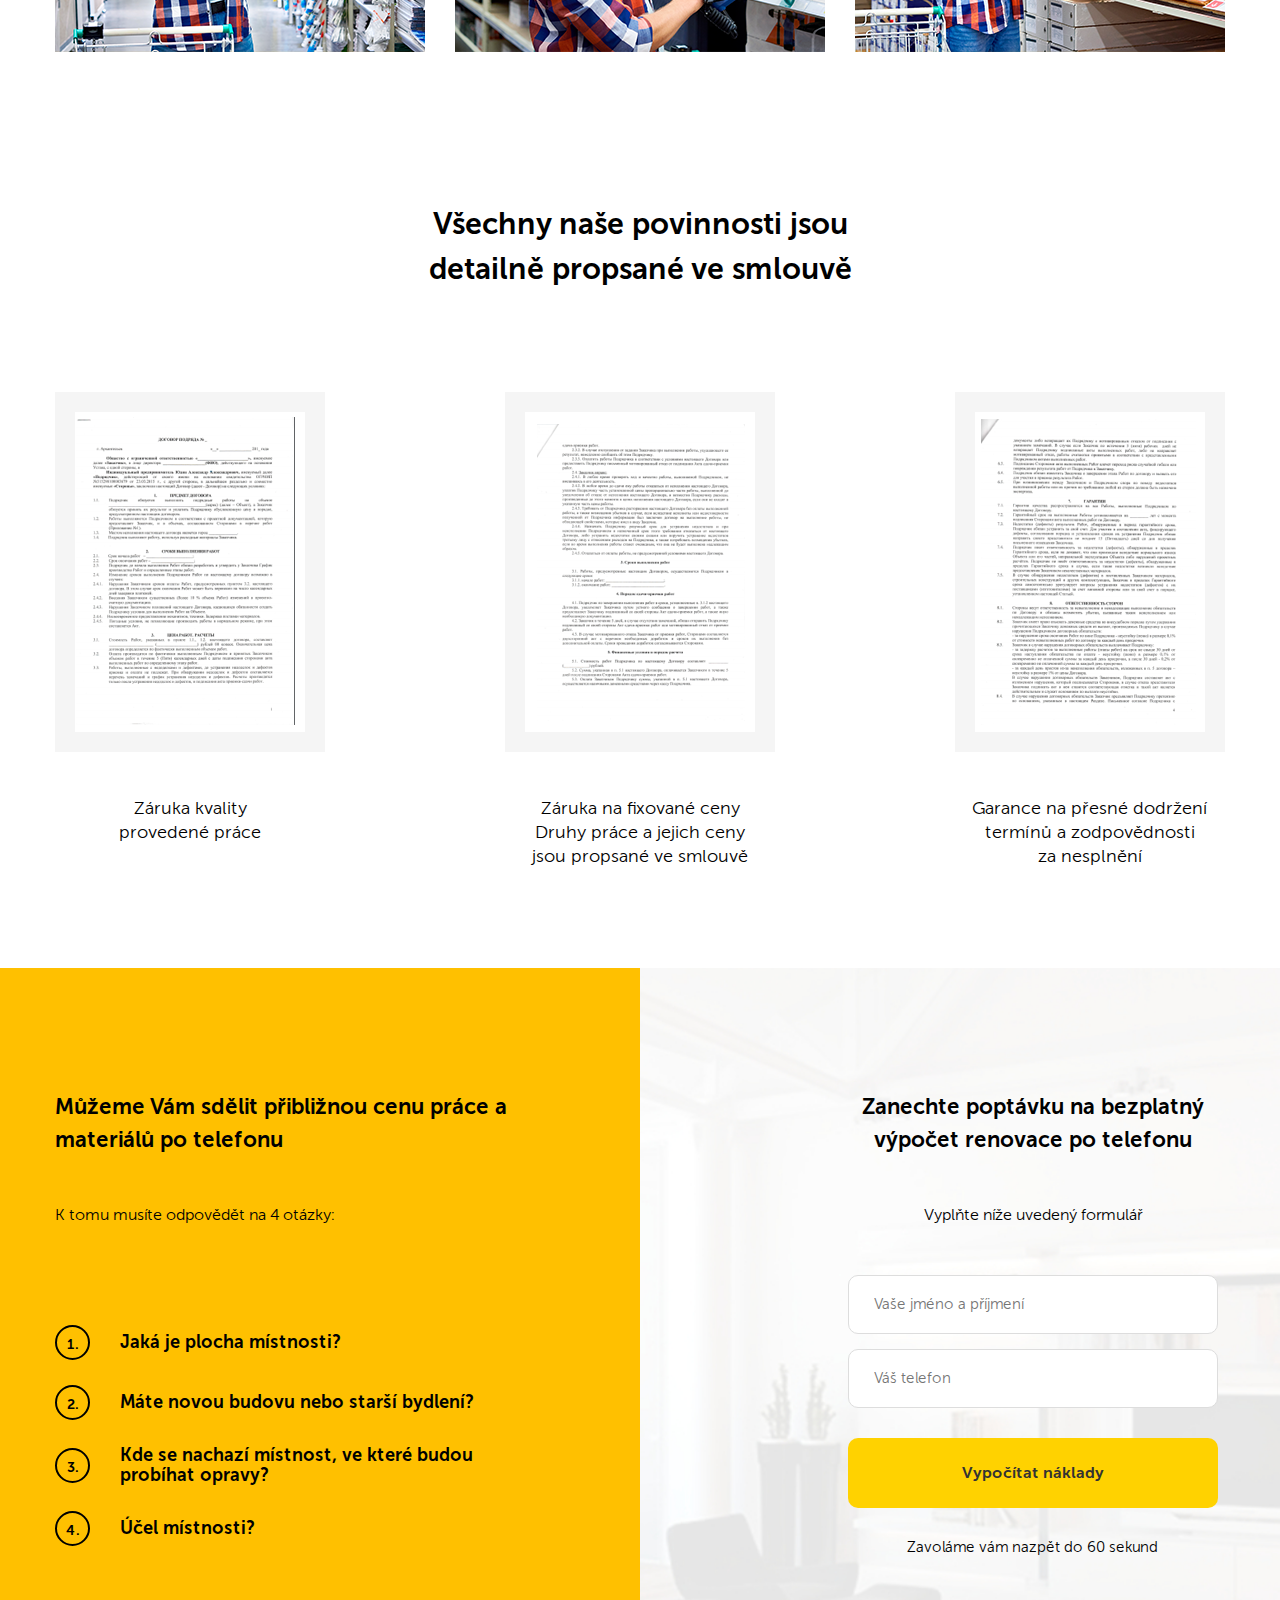
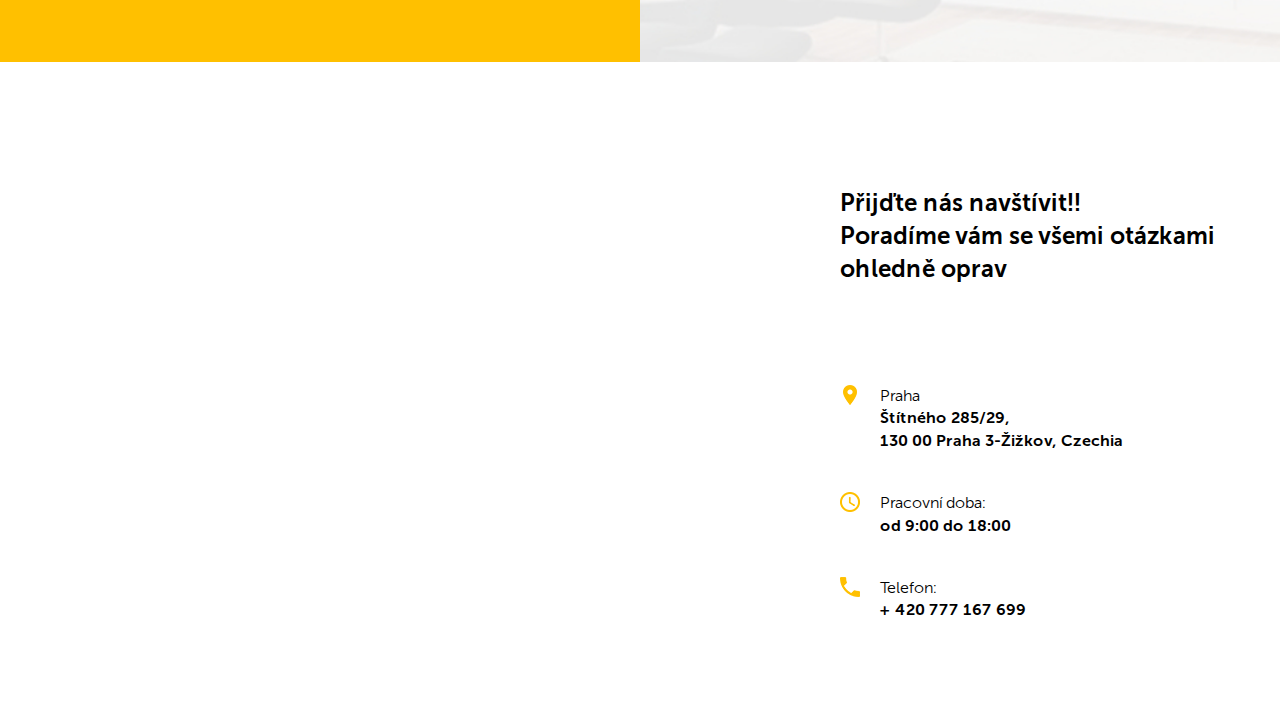
==== commit e118af22: "Dokončení footer s mapou a kontakty" ====
--- a/src/index.html
+++ b/src/index.html
@@ -394,9 +394,9 @@
                     <div class="form brief__form">
                         <h3 class="form__title">Zanechte poptávku na bezplatný výpočet renovace po telefonu</h3>
                         <span class="form__subtitle">Vyplňte níže uvedený formulář</span>
-                        <form action="#" class="form">
-                            <input type="text" class="input brief__input" placeholder="Vaše jméno">
-                            <input type="text" class="input brief__input" placeholder="Váš telefon">
+                        <form action="#" class="form" id="brief-form">
+                            <input type="text" name="username" class="input brief__input" placeholder="Vaše jméno a příjmení">
+                            <input type="tel" name="phone" class="input brief__input" placeholder="Váš telefon">
                             <button class="button brief__button">Vypočítat náklady</button>
                             <span class="form__description"> Zavoláme vám nazpět do 60 sekund</span>
                         </form>
@@ -406,6 +406,54 @@
         </section>
 
     </main>
+
+    <!-- 8. Footer s mapou a kontakty -->
+    <footer class="footer">
+        <div class="map" id="map">           
+            <iframe src="https://www.google.com/maps/embed?pb=!1m18!1m12!1m3!1d2560.0550479970416!2d14.449605776728479!3d50.08525621359118!2m3!1f0!2f0!3f0!3m2!1i1024!2i768!4f13.1!3m3!1m2!1s0x470b949f25f1ac71%3A0x3e693ad74daec652!2zxaB0w610bsOpaG8gMjg1LzI5LCAxMzAgMDAgUHJhaGEgMy3FvWnFvmtvdg!5e0!3m2!1scs!2scz!4v1691226468297!5m2!1scs!2scz" width="100%" height="640" style="border:0;" allowfullscreen="" loading="lazy" referrerpolicy="no-referrer-when-downgrade"></iframe>
+        </div>
+        <div class="container">
+            <div class="contacts-block">
+                <div class="contacts">
+                    <h3 class="contacts__title">
+                        Přijďte nás navštívit!!<br> Poradíme vám se všemi otázkami ohledně oprav
+                    </h3>
+                    <ul class="contacts-list">
+                        <li class="contacts-list__item">
+                            <span class="contacts-list__icon">
+                                <img src="img/ic1.png" alt="Ikona mapy">
+                            </span>
+                            <span class="contacts-list__text">
+                                Praha<br>
+                                <strong>
+                                    Štítného 285/29,<br>
+                                    130 00 Praha 3-Žižkov, Czechia
+                                </strong>
+                            </span>
+                        </li>
+                        <li class="contacts-list__item">
+                            <span class="contacts-list__icon">
+                                <img src="img/ic2.png" alt="Ikona pracovní doby">
+                            </span>
+                            <span class="contacts-list__text">
+                                Pracovní doba:<br>
+                                <strong>od 9:00 do 18:00</strong>
+                            </span>
+                        </li>
+                        <li class="contacts-list__item">
+                            <span class="contacts-list__icon">
+                                <img src="img/ic3.png" alt="Ikona telefonu">
+                            </span>
+                            <span class="contacts-list__text">
+                                Telefon:<br>
+                                <strong><a href="tel:+420777167699">+ 420 777 167 699</a></strong>
+                            </span>
+                        </li>
+                    </ul>
+                </div>
+            </div>
+        </div>
+    </footer>
 
     <!-- Modální okno pro tlačítko v header - lekce PRAXE - JavaScript -->
     <div class="modal" id="modal">
@@ -419,6 +467,7 @@
     <script src="https://code.jquery.com/jquery-3.6.3.min.js"></script>
     <script src="js/slick.min.js"></script>
     <script src="js/wow.min.js"></script>
+    <script src="js/jquery.validate.min.js"></script>
     <script src="js/main.js"></script>
 
 </body>
--- a/src/css/style.css
+++ b/src/css/style.css
@@ -957,6 +957,142 @@
   font-size: 15px;
 }
 
+.valid {
+  background-color: #dcffd6;
+}
+
+.error {
+  background-color: #ffd6d6;
+}
+
+.footer {
+  position: relative;
+}
+@media (max-width: 768px) {
+  .footer {
+    display: flex;
+    flex-direction: column;
+  }
+}
+
+.map {
+  width: 50%;
+  position: absolute;
+  left: 0;
+  top: 0;
+}
+@media (max-width: 768px) {
+  .map {
+    position: static;
+    width: 100%;
+    order: 1;
+  }
+}
+
+.contacts {
+  flex-basis: 50%;
+  padding-top: 100px;
+  padding-left: 200px;
+}
+@media (max-width: 1200px) {
+  .contacts {
+    padding-left: 30px;
+  }
+}
+@media (max-width: 768px) {
+  .contacts {
+    flex-basis: 100%;
+    padding-top: 67px;
+    padding-left: 0;
+  }
+}
+.contacts-block {
+  display: flex;
+  justify-content: flex-end;
+}
+@media (max-width: 768px) {
+  .contacts-block {
+    flex-basis: 100%;
+    order: -1;
+  }
+}
+.contacts__title {
+  font-family: "Museo Sans Bold", sans-serif;
+  font-weight: 700;
+  font-size: 24px;
+  line-height: 33px;
+  margin-bottom: 100px;
+}
+@media (max-width: 1200px) {
+  .contacts__title {
+    text-align: center;
+  }
+}
+@media (max-width: 768px) {
+  .contacts__title {
+    margin-bottom: 34px;
+    margin-top: 0;
+    font-size: 18px;
+  }
+}
+@media (max-width: 415px) {
+  .contacts__title {
+    text-align: left;
+  }
+}
+.contacts-list {
+  padding: 0;
+  list-style-type: none;
+}
+@media (max-width: 1200px) {
+  .contacts-list {
+    display: flex;
+    flex-direction: column;
+  }
+}
+@media (max-width: 768px) {
+  .contacts-list {
+    margin-bottom: 25px;
+  }
+}
+.contacts-list__icon {
+  width: 20px;
+  height: 20px;
+  text-align: center;
+  line-height: 20px;
+  margin-right: 20px;
+}
+.contacts-list__item {
+  display: flex;
+  align-items: flex-start;
+  margin-bottom: 40px;
+}
+@media (max-width: 1200px) {
+  .contacts-list__item {
+    justify-content: center;
+  }
+}
+.contacts-list__item strong {
+  font-family: "Museo Sans Bold", sans-serif;
+  font-weight: 700;
+}
+.contacts-list__text {
+  line-height: 1.4;
+}
+@media (max-width: 1200px) {
+  .contacts-list__text {
+    width: 100%;
+    max-width: 300px;
+  }
+}
+.contacts-list__text a {
+  color: #000000;
+  text-decoration: none;
+}
+.contacts-list__text a:hover {
+  text-decoration: underline;
+}
+
 .modal {
   position: fixed;
   left: 0;
